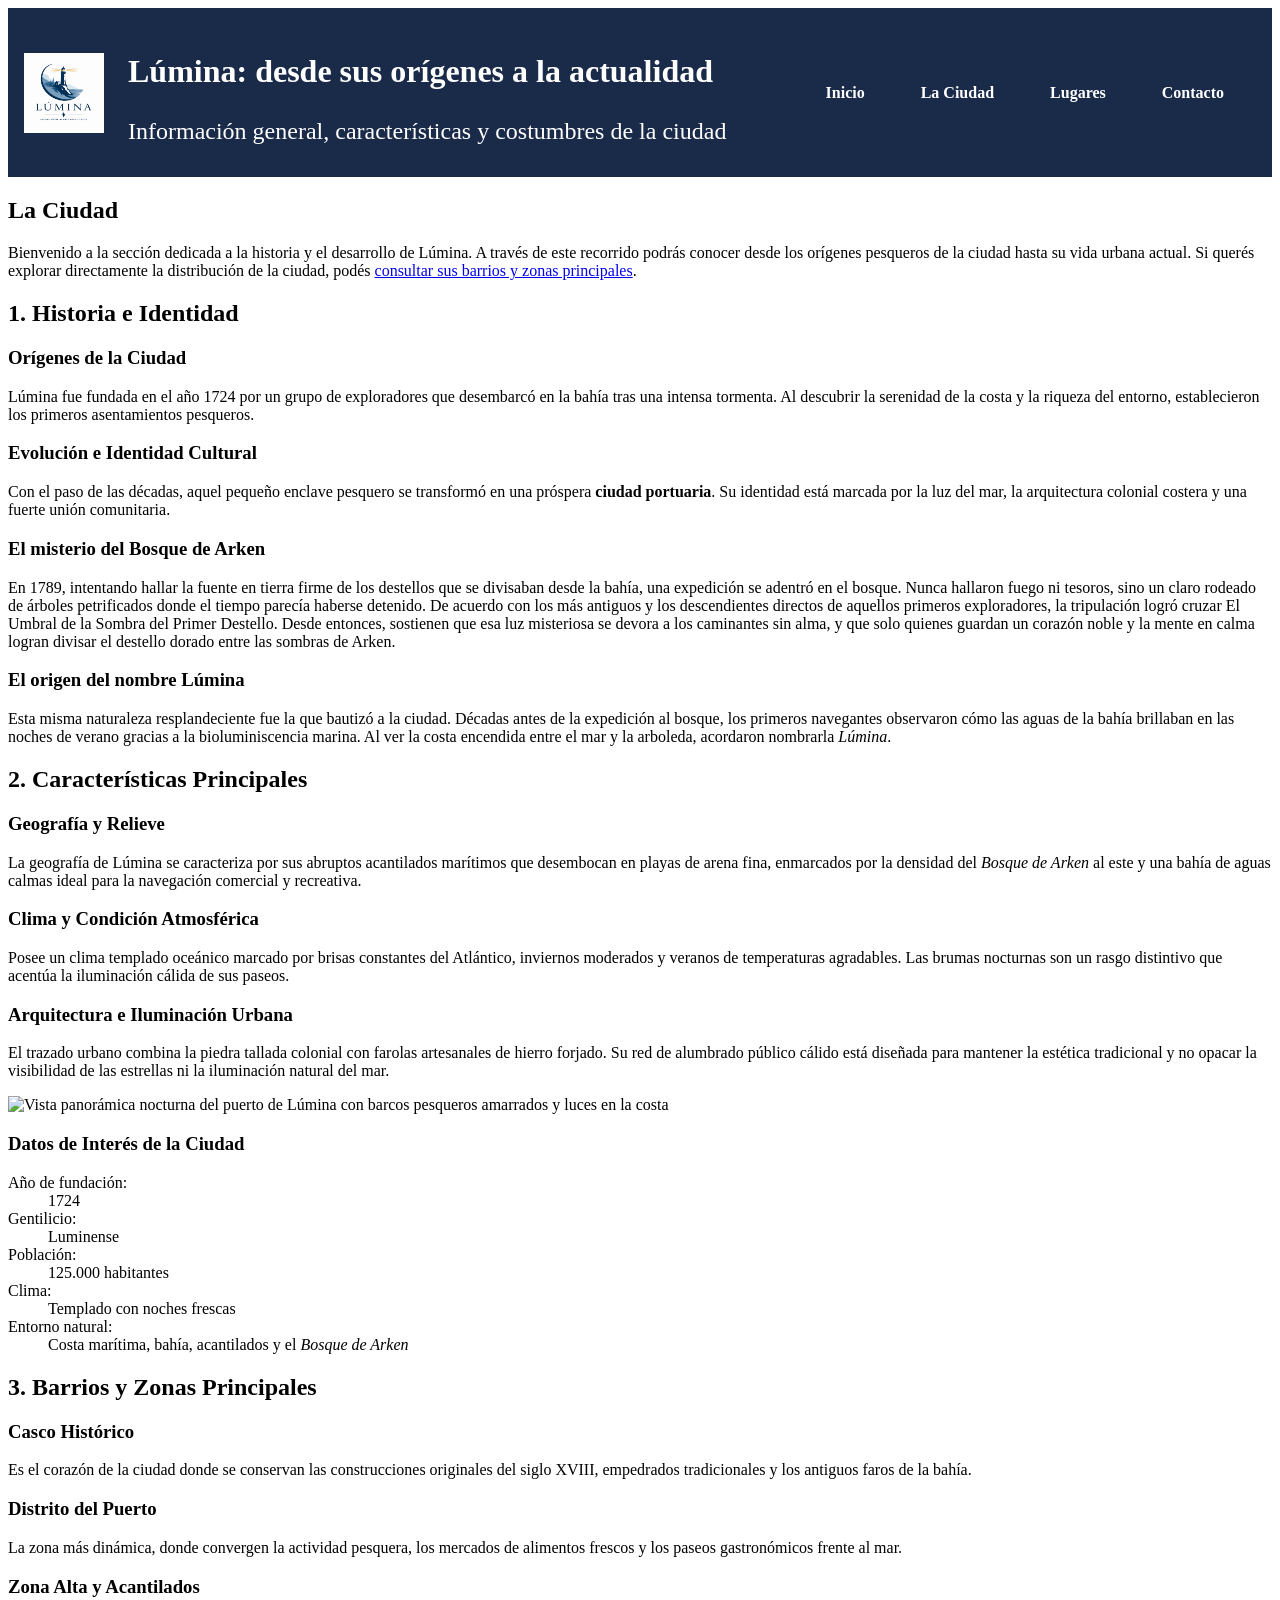
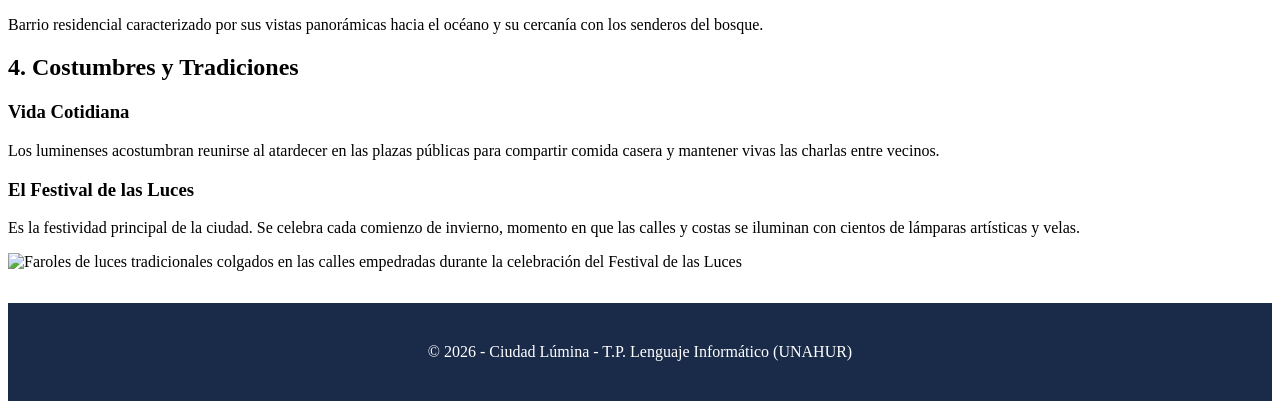
==== ciudad.html @ b9321dca "style: agrego variables y estilos al header y footer" ====
<!DOCTYPE html>
<html lang="es">
<head>
    <meta charset="UTF-8">
    <meta name="viewport" content="width=device-width, initial-scale=1.0">
    <link rel="stylesheet" href="css/estilos.css">
    <title>Lúmina: desde sus orígenes a la actualidad</title>
</head>
<body>
    <header>
        <a href="index.html" id="logo">
            <img src="img/logo-provisorio.png" alt="Logo de la Oficina de Turismo de Lúmina">
        </a>
        <h1>Lúmina: desde sus orígenes a la actualidad</h1>
        <h2>Información general, características y costumbres de la ciudad</h2>
        <nav>
            <ul>
                <li><a href="index.html">Inicio</a></li>
                <li><a href="ciudad.html">La Ciudad</a></li>
                <li><a href="lugares.html">Lugares</a></li>
                <li><a href="contacto.html">Contacto</a></li>
            </ul>
        </nav>
    </header>
    <main>
        <section id="introduccion">
            <h2>La Ciudad</h2>
            <!-- Enlace interno a id #barrios -->
            <p>Bienvenido a la sección dedicada a la historia y el desarrollo de Lúmina. A través de este 
            recorrido podrás conocer desde los orígenes pesqueros de la ciudad hasta su vida urbana actual. 
            Si querés explorar directamente la distribución de la ciudad, podés <a href="#barrios">consultar 
            sus barrios y zonas principales</a>.</p>       
         </section>
        <!-- SECCIÓN 1: Historia e Identidad -->
        <section id="historia">
            <h2>1. Historia e Identidad</h2>
            <article>
                <h3>Orígenes de la Ciudad</h3>
                <p>Lúmina fue fundada en el año 1724 por un grupo de exploradores que desembarcó 
                en la bahía tras una intensa tormenta. Al descubrir la serenidad de la costa y 
                la riqueza del entorno, establecieron los primeros asentamientos pesqueros.</p>
            </article>
            <article>
                <h3>Evolución e Identidad Cultural</h3>
                <!-- Parrafo con uso de <strong> requerido -->
                <p>Con el paso de las décadas, aquel pequeño enclave pesquero se transformó en 
                una próspera <strong>ciudad portuaria</strong>. Su identidad está marcada por 
                la luz del mar, la arquitectura colonial costera y una fuerte unión comunitaria.</p>
            </article>
           <!-- ASIDE 1: Misterio Bosque de Arken) -->
            <aside>
                <h3>El misterio del Bosque de Arken</h3>
                <p>En 1789, intentando hallar la fuente en tierra firme de los destellos que se divisaban
                desde la bahía, una expedición se adentró en el bosque. Nunca hallaron fuego ni tesoros, 
                sino un claro rodeado de árboles petrificados donde el tiempo parecía haberse detenido. 
                De acuerdo con los más antiguos y los descendientes directos de aquellos primeros 
                exploradores, la tripulación logró cruzar El Umbral de la Sombra del Primer Destello. 
                Desde entonces, sostienen que esa luz misteriosa se devora a los caminantes sin alma, y 
                que solo quienes guardan un corazón noble y la mente en calma logran divisar el destello 
                dorado entre las sombras de Arken.</p>
            </aside>
            <!-- ASIDE 2: origen del nombre -->
            <aside>
                <h3>El origen del nombre Lúmina</h3>
                <p>Esta misma naturaleza resplandeciente fue la que bautizó a la ciudad. Décadas antes de
                    la expedición al bosque, los primeros navegantes observaron cómo las aguas de la 
                    bahía brillaban en las noches de verano gracias a la bioluminiscencia marina. Al ver
                    la costa encendida entre el mar y la arboleda, acordaron nombrarla 
                    <em>Lúmina</em>.</p>
            </aside>
        </section>
        <!-- SECCIÓN 2: Características Principales -->
        <section id="caracteristicas">
            <h2>2. Características Principales</h2>
            <article>
                <h3>Geografía y Relieve</h3>
                <!-- Párrafo con uso de <em> requerido -->
                <p>La geografía de Lúmina se caracteriza por sus abruptos acantilados marítimos que 
                desembocan en playas de arena fina, enmarcados por la densidad del <em>Bosque de 
                Arken</em> al este y una bahía de aguas calmas ideal para la navegación comercial
                y recreativa.</p>
            </article>
            <article>
                <h3>Clima y Condición Atmosférica</h3>
                <p>Posee un clima templado oceánico marcado por brisas constantes del Atlántico, 
                inviernos moderados y veranos de temperaturas agradables. Las brumas nocturnas son un
                rasgo distintivo que acentúa la iluminación cálida de sus paseos.</p>
            </article>
            <article>
                <h3>Arquitectura e Iluminación Urbana</h3>
                <p>El trazado urbano combina la piedra tallada colonial con farolas artesanales de hierro
                forjado. Su red de alumbrado público cálido está diseñada para mantener la estética
                tradicional y no opacar la visibilidad de las estrellas ni la iluminación natural del 
                mar.</p>
            </article>
            <!-- Imagen 1 con alt -->
             <img src="https://picsum.photos/600/300" alt="Vista panorámica nocturna del puerto de Lúmina con barcos pesqueros amarrados y luces en la costa">
            <!-- Lista de definición requerida <dl> -->
            <article id="datos-de-interes">
                <h3>Datos de Interés de la Ciudad</h3>
                <dl>
                    <dt>Año de fundación:</dt>
                    <dd>1724</dd>
                    
                    <dt>Gentilicio:</dt>
                    <dd>Luminense</dd>

                    <dt>Población:</dt>
                    <dd>125.000 habitantes</dd>

                    <dt>Clima:</dt>
                    <dd>Templado con noches frescas</dd>

                    <dt>Entorno natural:</dt>   
                    <dd>Costa marítima, bahía, acantilados y el <em>Bosque de Arken</em></dd>
                </dl>
            </article>
        </section>
        <!-- SECCIÓN 3: Barrios o Zonas-->
        <section id="barrios">
            <h2>3. Barrios y Zonas Principales</h2>
            <article>
                <h3>Casco Histórico</h3>
                <p>Es el corazón de la ciudad donde se conservan las construcciones originales del siglo 
                XVIII, empedrados tradicionales y los antiguos faros de la bahía.</p>
            </article>
            <article>
                <h3>Distrito del Puerto</h3>
                <p>La zona más dinámica, donde convergen la actividad pesquera, los mercados de alimentos
                frescos y los paseos gastronómicos frente al mar.</p>
            </article>
            <article>
                <h3>Zona Alta y Acantilados</h3>
                <p>Barrio residencial caracterizado por sus vistas panorámicas hacia el océano y su 
                cercanía con los senderos del bosque.</p>
            </article>
        </section>
        <!-- SECCIÓN 4: Costumbres -->
        <section id="costumbres">
            <h2>4. Costumbres y Tradiciones</h2>
            <article>
                <h3>Vida Cotidiana</h3>
                <p>Los luminenses acostumbran reunirse al atardecer en las plazas públicas para compartir
                comida casera y mantener vivas las charlas entre vecinos.</p>
            </article>
            <article>
                <h3>El Festival de las Luces</h3>
                <p>Es la festividad principal de la ciudad. Se celebra cada comienzo de invierno, momento
                en que las calles y costas se iluminan con cientos de lámparas artísticas y velas.</p>
            </article>
            <!-- Imagen 2 con alt -->
            <img src="https://picsum.photos/600/301" alt="Faroles de luces tradicionales colgados en las calles empedradas durante la celebración del Festival de las Luces">
        </section>
    </main>
    <footer>
        <p>&copy; 2026 - Ciudad Lúmina - T.P. Lenguaje Informático (UNAHUR)</p>
    </footer>
</body>
</html>
---- css/estilos.css ----
/*Las variables si quieren modifiquen los colores, yo deje las del ejemplo del profe porque queda con la historia de Lumina*/
/*Variables*/
:root {
 --color-primario: #028090;
 --color-secundario: #1A2B4A;
 --color-acento: #E8611A;
 --color-fondo: #F7F9FA;
 --color-texto: #1A1A1A;
}

/*Header*/
 header{
    background-color: var(--color-secundario);
    padding: 1.5rem 1rem;
    display: grid;
    grid-template-columns: auto 1fr auto;
    grid-template-rows: auto auto auto;
    align-items: center;
 }
 header h1{
    grid-column: 2;
    color: #ffffff;
    margin-bottom: 0.5rem;
 }
 header h2, header p{
    grid-column: 2;
    color: #ffffff;
    font-weight: normal;
    margin-bottom: 0.5rem;
 }

 /*Logo*/
 #logo{
    grid-column: 1;
    grid-row: 1/-1;
    margin-right: 1.5rem;
 }
 header img{
    display: block;
    height: 80px;
    width: auto;
 }

 /*Navegacion*/
header nav{
    grid-column: 3;
    grid-row: 1/-1;
    background-color: var(--color-secundario);
    padding: 0.75rem 1rem;
    border-radius: 6px;
}
header nav ul{
    list-style: none;
    display: flex;
    justify-content: center;
    gap: 1.5rem;
}
header nav a{
    color: #ffffff;
    text-decoration: none;
    font-weight: bold;
    padding: 0.5rem 1rem;
    border-radius: 4px;
}
header nav a:hover{
    background-color: var(--color-acento);
    color: var(--color-texto);
}

/*Footer*/
footer{
    background-color: var(--color-secundario);
    color: #ffffff;
    padding: 1.5rem 1rem;
    margin-top: 2rem;
    text-align: center;
}
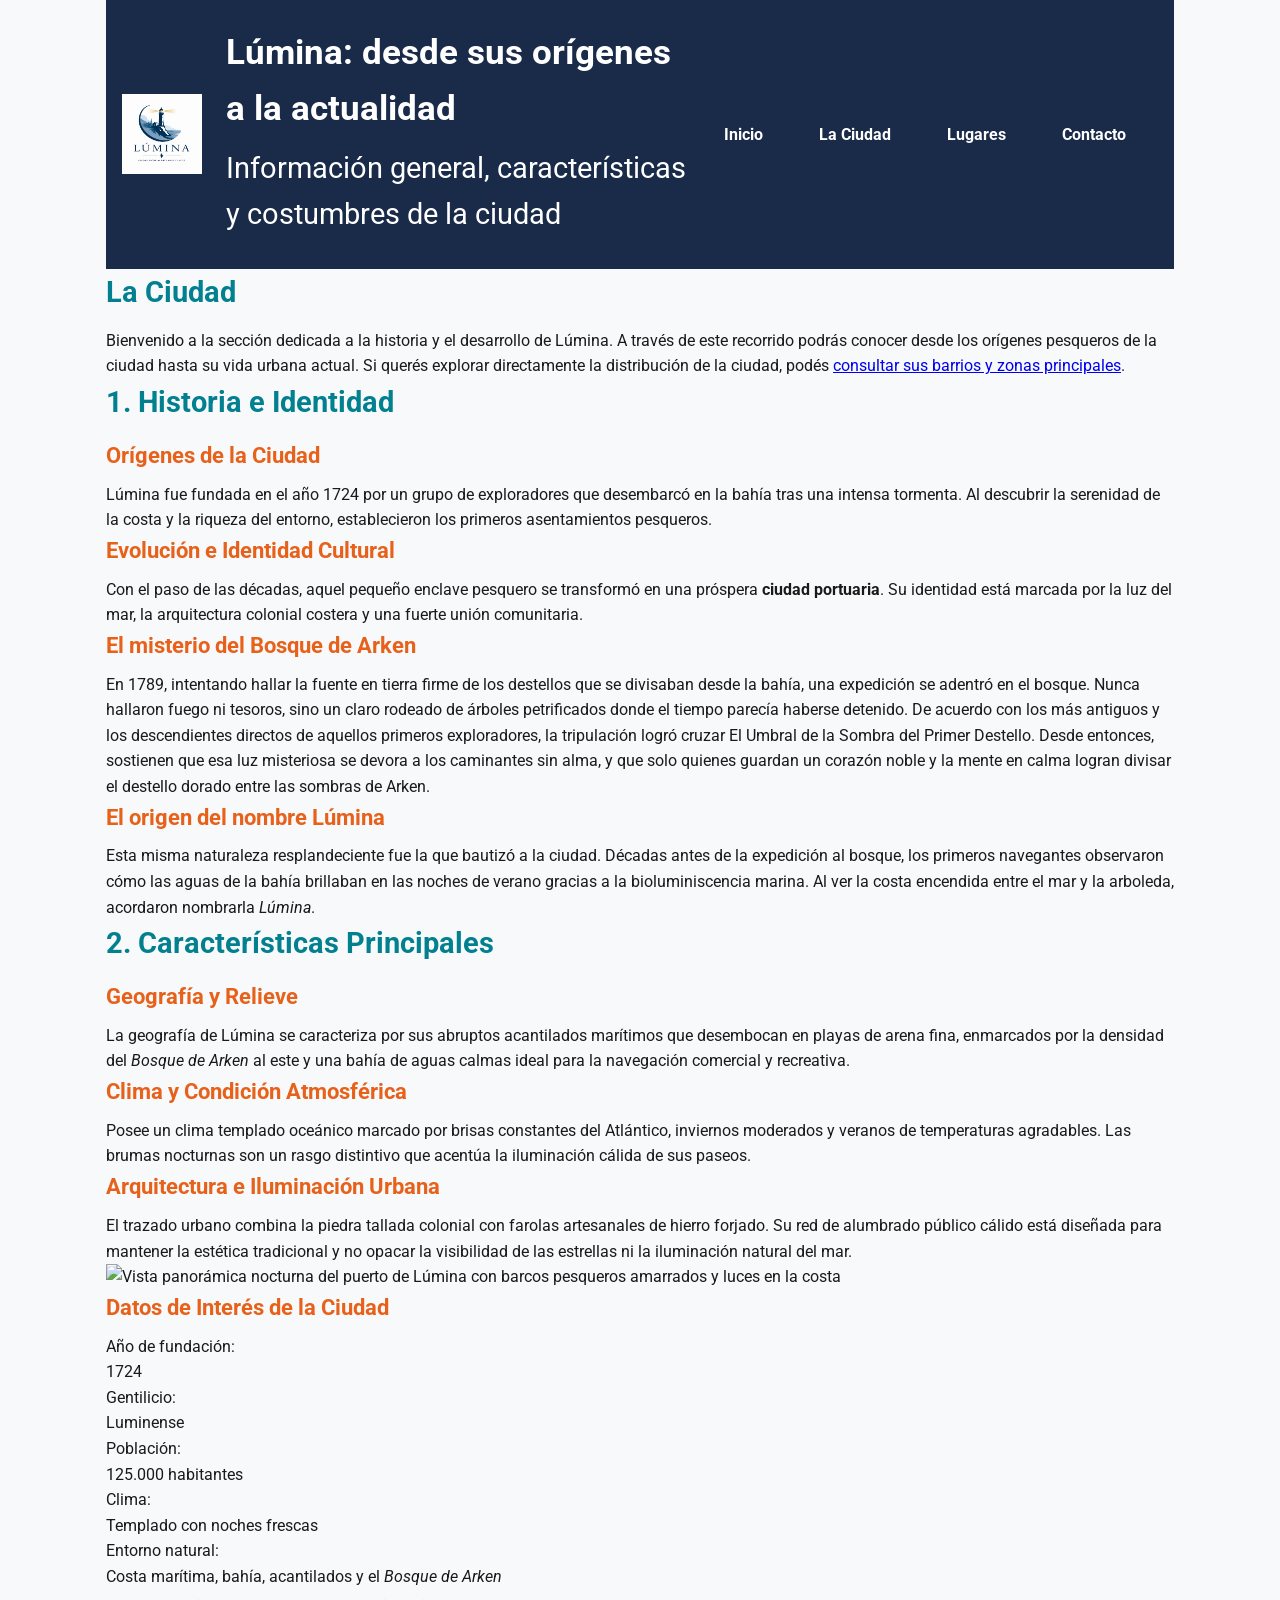
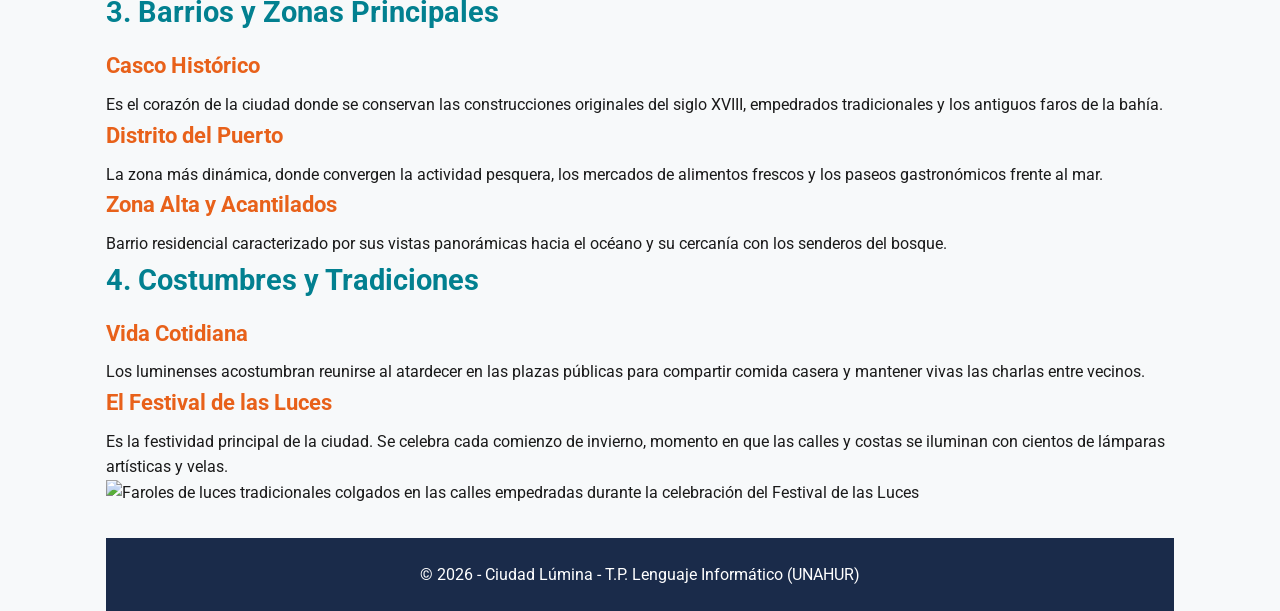
==== commit d07b325d: "style: agrego Google Fonts y unifico hoja de estilos" ====
--- a/ciudad.html
+++ b/ciudad.html
@@ -3,6 +3,9 @@
 <head>
     <meta charset="UTF-8">
     <meta name="viewport" content="width=device-width, initial-scale=1.0">
+    <link rel="preconnect" href="https://fonts.googleapis.com">
+    <link rel="preconnect" href="https://fonts.gstatic.com" crossorigin>
+    <link href="https://fonts.googleapis.com/css2?family=Roboto:wght@400;700&display=swap" rel="stylesheet">
     <link rel="stylesheet" href="css/estilos.css">
     <title>Lúmina: desde sus orígenes a la actualidad</title>
 </head>
--- a/css/estilos.css
+++ b/css/estilos.css
@@ -1,12 +1,60 @@
-/*Las variables si quieren modifiquen los colores, yo deje las del ejemplo del profe porque queda con la historia de Lumina*/
-/*Variables*/
+/* 1. Importación de Google Fonts (SIEMPRE PRIMERA LÍNEA) */
+@import url('https://fonts.googleapis.com/css2?family=Roboto:wght@400;700&display=swap');
+
+/*VARIABLES GLOBALES (INTEGRANTE 1 Y 2) */
 :root {
- --color-primario: #028090;
- --color-secundario: #1A2B4A;
- --color-acento: #E8611A;
- --color-fondo: #F7F9FA;
- --color-texto: #1A1A1A;
+  /* Variables de la paleta de colores (Integrante 2) */
+  --color-primario: #028090;
+  --color-secundario: #1A2B4A;
+  --color-acento: #E8611A;
+  --color-fondo: #F7F9FA;
+  --color-texto: #1A1A1A;
+
+  /* Variable de fuente principal (Integrante 1) */
+  --fuente-principal: 'Roboto', sans-serif;
 }
+
+/*INTEGRANTE 1: Reset, Tipografía y Body Global*/
+
+/* Reset Universal */
+* {
+  box-sizing: border-box;
+  margin: 0;
+  padding: 0;
+}
+
+/* Estilos globales del Body */
+body {
+  font-family: var(--fuente-principal);
+  font-size: 16px;
+  line-height: 1.6;
+  background-color: var(--color-fondo);
+  color: var(--color-texto);
+  max-width: 1100px;
+  margin: 0 auto;
+  padding: 0 1rem;
+}
+
+/* Estilos diferenciados para Encabezados (h1, h2, h3) */
+h1 {
+  font-size: 2.2rem;
+  color: var(--color-secundario);
+  margin-bottom: 1rem;
+}
+
+h2 {
+  font-size: 1.8rem;
+  color: var(--color-primario);
+  margin-bottom: 0.8rem;
+}
+
+h3 {
+  font-size: 1.4rem;
+  color: var(--color-acento);
+  margin-bottom: 0.5rem;
+}
+
+/*INTEGRANTE 2: Header, Navegación y Footer*/
 
 /*Header*/
  header{
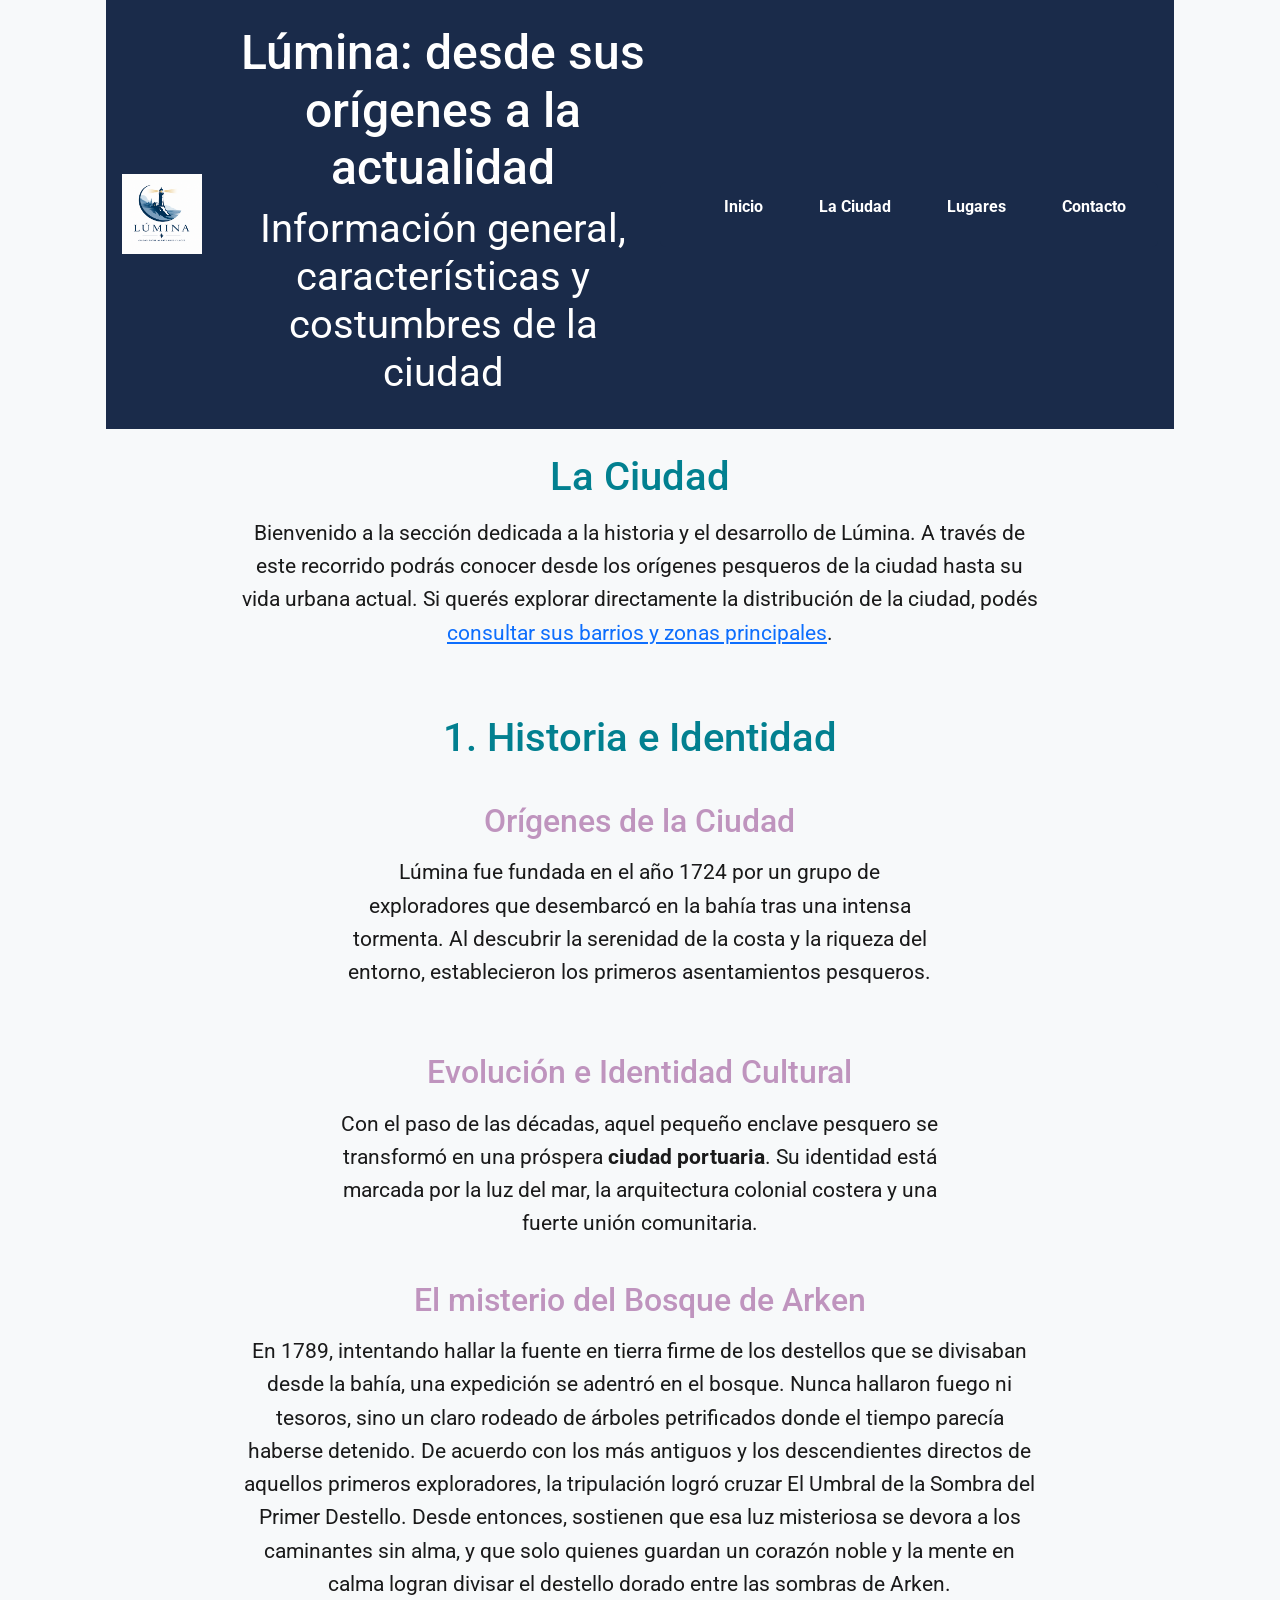
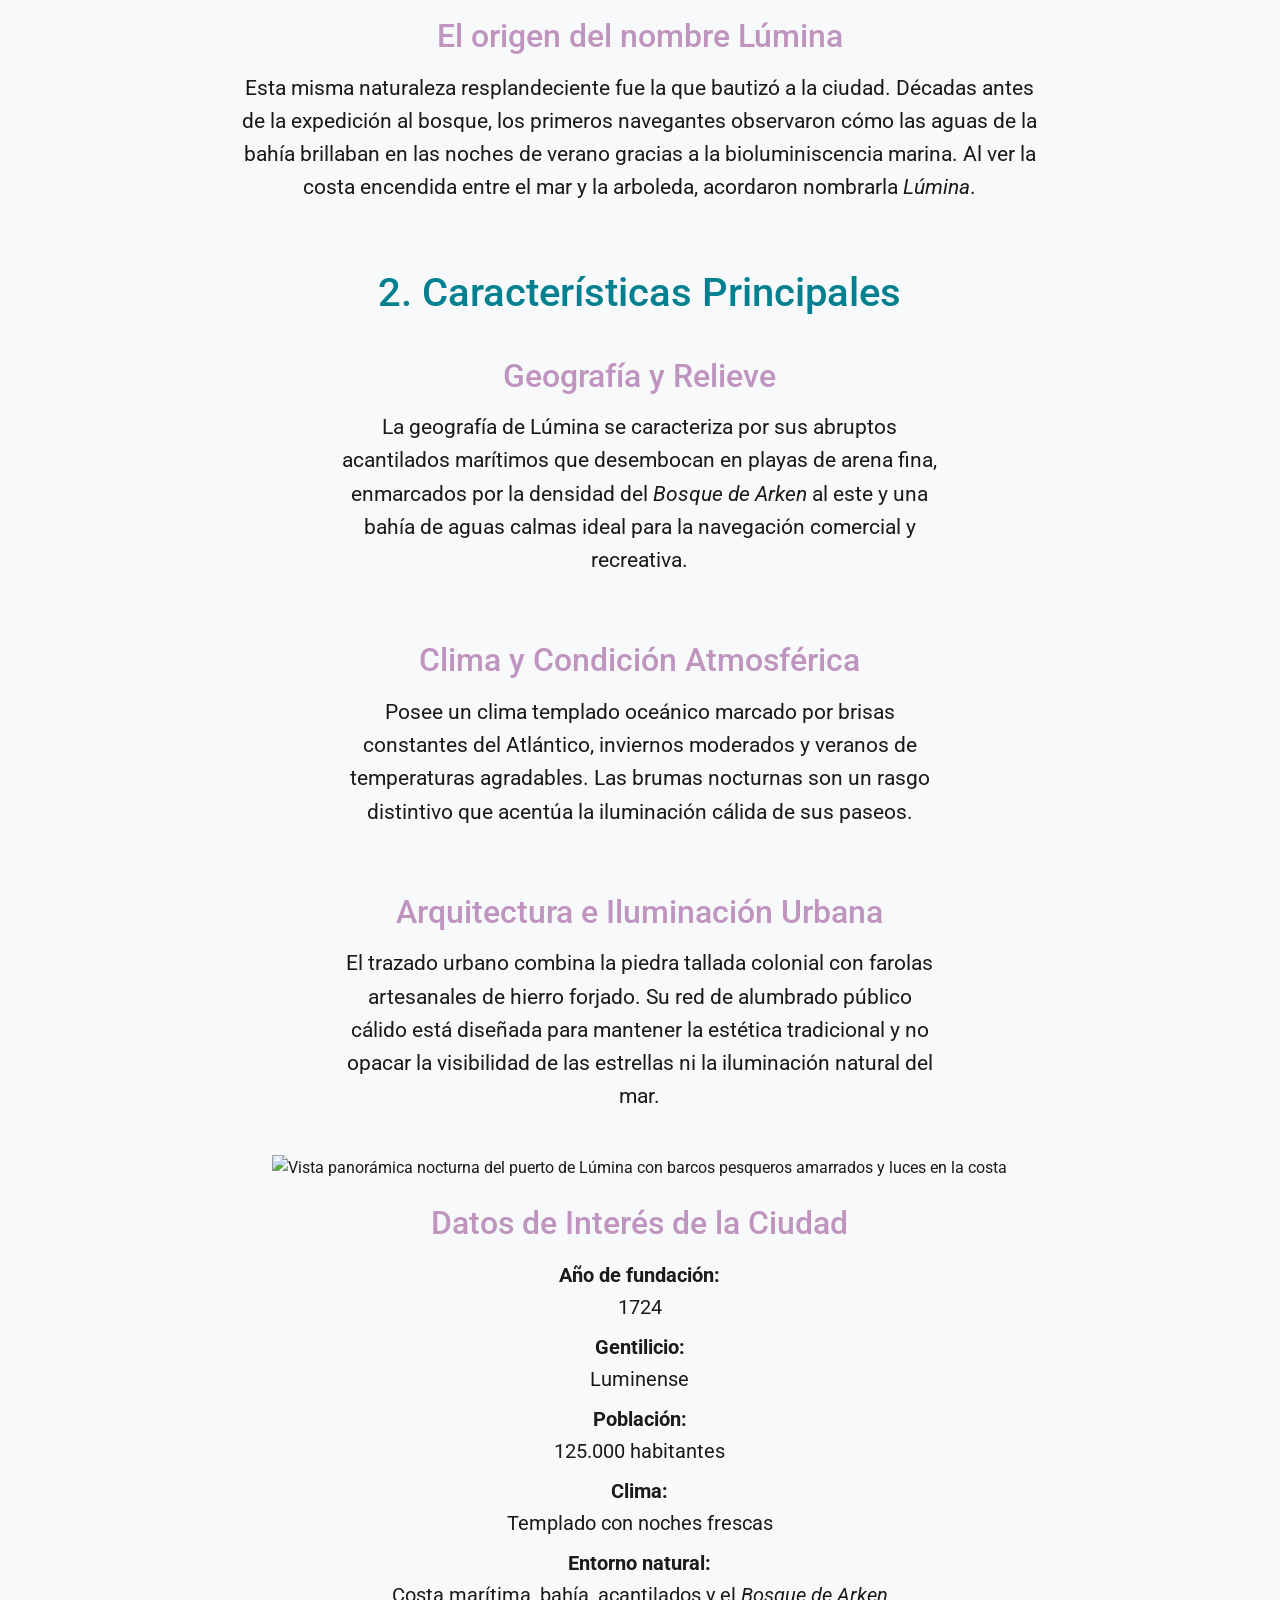
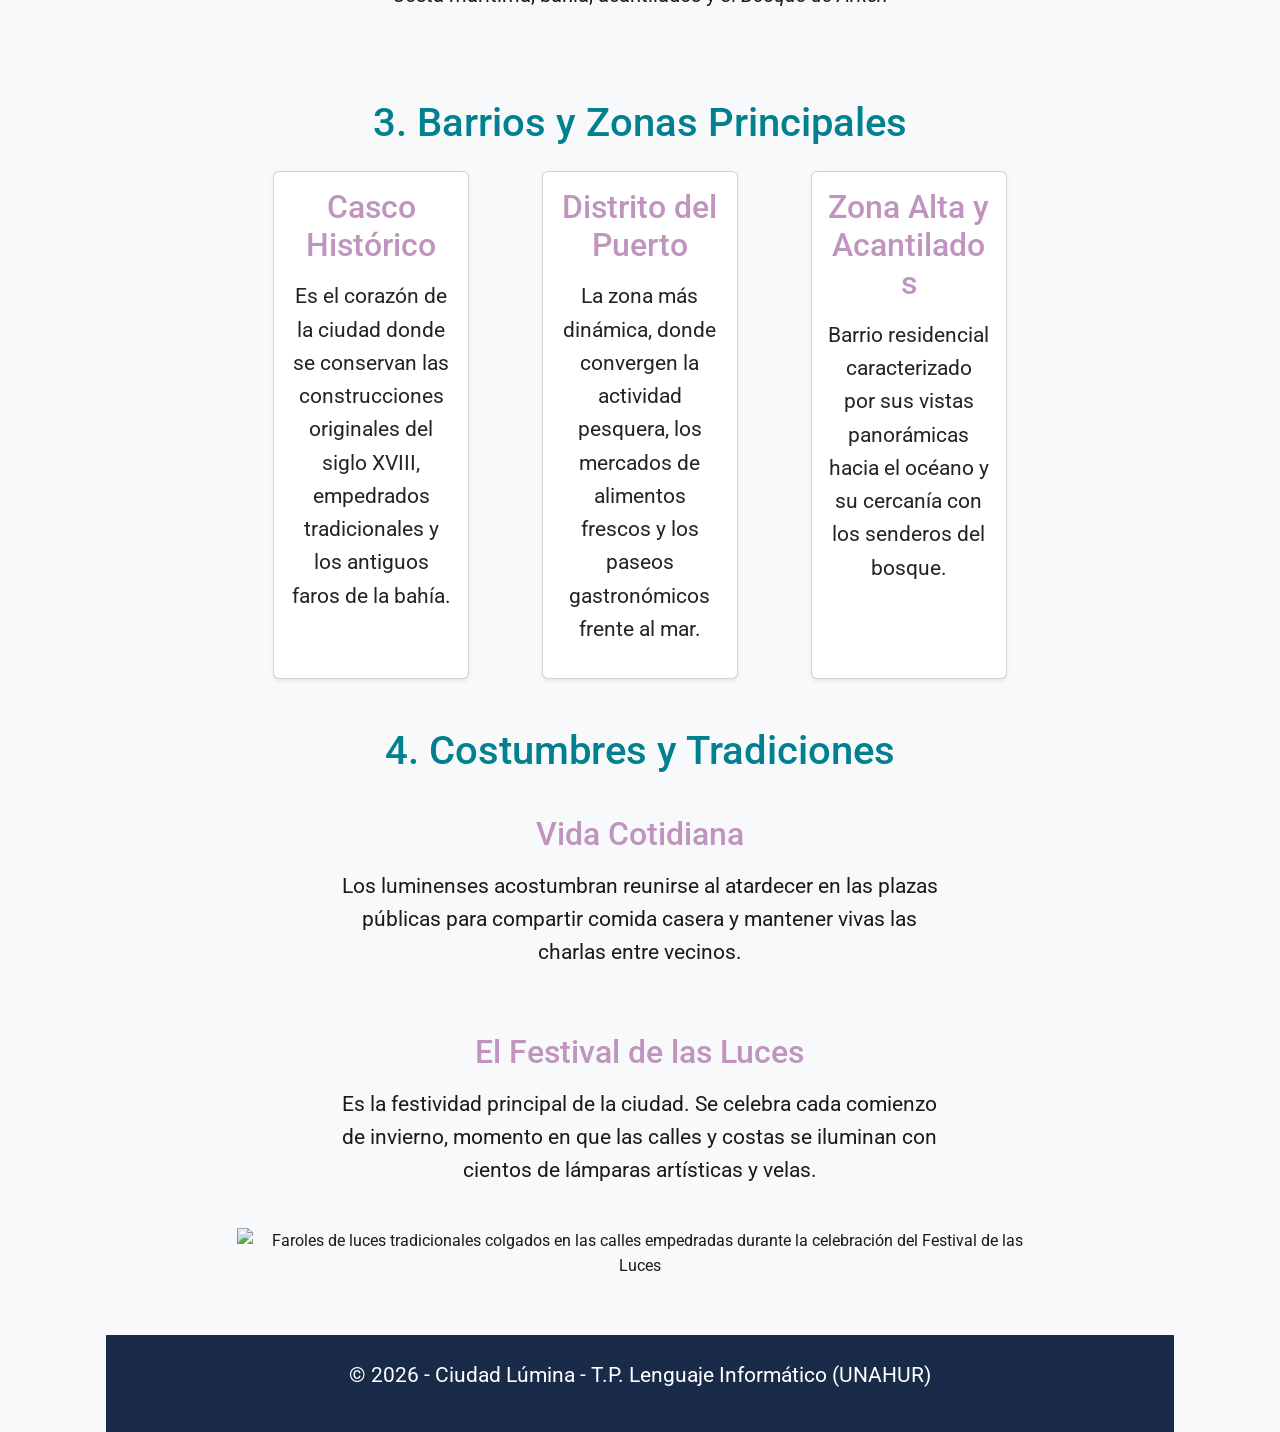
==== commit 52e8f752: "Se implementa la grilla Bootstrap en la sección Barrios" ====
--- a/ciudad.html
+++ b/ciudad.html
@@ -6,6 +6,8 @@
     <link rel="preconnect" href="https://fonts.googleapis.com">
     <link rel="preconnect" href="https://fonts.gstatic.com" crossorigin>
     <link href="https://fonts.googleapis.com/css2?family=Roboto:wght@400;700&display=swap" rel="stylesheet">
+    <!-- Bootstrap CSS -->
+    <link href="https://cdn.jsdelivr.net/npm/bootstrap@5.3.3/dist/css/bootstrap.min.css" rel="stylesheet">
     <link rel="stylesheet" href="css/estilos.css">
     <title>Lúmina: desde sus orígenes a la actualidad</title>
 </head>
@@ -120,23 +122,37 @@
             </article>
         </section>
         <!-- SECCIÓN 3: Barrios o Zonas-->
-        <section id="barrios">
-            <h2>3. Barrios y Zonas Principales</h2>
-            <article>
-                <h3>Casco Histórico</h3>
-                <p>Es el corazón de la ciudad donde se conservan las construcciones originales del siglo 
-                XVIII, empedrados tradicionales y los antiguos faros de la bahía.</p>
-            </article>
-            <article>
-                <h3>Distrito del Puerto</h3>
-                <p>La zona más dinámica, donde convergen la actividad pesquera, los mercados de alimentos
-                frescos y los paseos gastronómicos frente al mar.</p>
-            </article>
-            <article>
-                <h3>Zona Alta y Acantilados</h3>
-                <p>Barrio residencial caracterizado por sus vistas panorámicas hacia el océano y su 
-                cercanía con los senderos del bosque.</p>
-            </article>
+        <!-- Uso de grilla--> 
+        <section id="barrios" class="py-4">
+            <div class="container">
+                <h2 class="text-center mb-4">3. Barrios y Zonas Principales</h2>
+                <div class="row g-4">
+                    <!-- Columna 1-->
+                    <div class="col-12 col-md-4">
+                        <article class="card h-100 p-3 shadow-sm">
+                        <h3>Casco Histórico</h3>
+                        <p>Es el corazón de la ciudad donde se conservan las construcciones originales del siglo 
+                         XVIII, empedrados tradicionales y los antiguos faros de la bahía.</p>
+                        </article>
+                    </div>
+                    <!-- Columna 2-->
+                    <div class="col-12 col-md-4">
+                        <article class="card h-100 p-3 shadow-sm">
+                        <h3>Distrito del Puerto</h3>
+                        <p>La zona más dinámica, donde convergen la actividad pesquera, los mercados de alimentos
+                        frescos y los paseos gastronómicos frente al mar.</p>
+                        </article>
+                    </div>
+                    <!-- Columna 3-->
+                    <div class="col-12 col-md-4">
+                        <article class="card h-100 p-3 shadow-sm">
+                        <h3>Zona Alta y Acantilados</h3>
+                        <p>Barrio residencial caracterizado por sus vistas panorámicas hacia el océano y su 
+                        cercanía con los senderos del bosque.</p>
+                        </article>
+                    </div>
+                </div>
+            </div>
         </section>
         <!-- SECCIÓN 4: Costumbres -->
         <section id="costumbres">
@@ -158,9 +174,7 @@
     <footer>
         <p>&copy; 2026 - Ciudad Lúmina - T.P. Lenguaje Informático (UNAHUR)</p>
     </footer>
+    <!-- Bootstrap JS  -->    
+    <script src="https://cdn.jsdelivr.net/npm/bootstrap@5.3.3/dist/js/bootstrap.bundle.min.js"></script>
 </body>
-</html>
-
-
-
-    
+</html>
--- a/css/estilos.css
+++ b/css/estilos.css
@@ -1,19 +1,17 @@
-/* 1. Importación de Google Fonts (SIEMPRE PRIMERA LÍNEA) */
-@import url('https://fonts.googleapis.com/css2?family=Roboto:wght@400;700&display=swap');
+@import url('https://fonts.googleapis.com/css2?family=Roboto:wght@400;700&display=swap');   
 
-/*VARIABLES GLOBALES (INTEGRANTE 1 Y 2) */
+/*VARIABLES GLOBALES*/
 :root {
-  /* Variables de la paleta de colores (Integrante 2) */
-  --color-primario: #028090;
-  --color-secundario: #1A2B4A;
-  --color-acento: #E8611A;
-  --color-fondo: #F7F9FA;
-  --color-texto: #1A1A1A;
+--color-primario: #028090;
+--color-secundario: #1A2B4A;
+--color-acento: #bf94be;
+--color-fondo: #F7F9FA;
+--color-texto: #1A1A1A;
 
-  /* Variable de fuente principal (Integrante 1) */
-  --fuente-principal: 'Roboto', sans-serif;
+/* Variable de fuente principal */
+--fuente-principal: 'Roboto', sans-serif;
 }
-
+  
 /*INTEGRANTE 1: Reset, Tipografía y Body Global*/
 
 /* Reset Universal */
@@ -57,39 +55,38 @@
 /*INTEGRANTE 2: Header, Navegación y Footer*/
 
 /*Header*/
- header{
+header{
     background-color: var(--color-secundario);
     padding: 1.5rem 1rem;
     display: grid;
     grid-template-columns: auto 1fr auto;
     grid-template-rows: auto auto auto;
     align-items: center;
- }
- header h1{
+}
+header h1{
     grid-column: 2;
     color: #ffffff;
     margin-bottom: 0.5rem;
- }
- header h2, header p{
+}
+header h2, header p{
     grid-column: 2;
     color: #ffffff;
     font-weight: normal;
     margin-bottom: 0.5rem;
- }
+}
 
- /*Logo*/
- #logo{
+/*Logo*/
+#logo{
     grid-column: 1;
     grid-row: 1/-1;
-    margin-right: 1.5rem;
- }
- header img{
+    margin-right: 1.5rem; }
+header img{
     display: block;
     height: 80px;
     width: auto;
- }
+}
 
- /*Navegacion*/
+/*Navegacion*/
 header nav{
     grid-column: 3;
     grid-row: 1/-1;
@@ -122,4 +119,57 @@
     padding: 1.5rem 1rem;
     margin-top: 2rem;
     text-align: center;
-}+}
+
+h1 {
+    font-size: 3rem;
+    color: var(--color-secundario);
+    text-align:center;
+    margin-bottom:1rem;
+}
+
+h2 {
+    font-size: 2.5rem;
+    color: var(--color-primario);
+    text-align:center;
+    margin-bottom:1rem;
+}
+
+h3 {
+    font-size: 2rem;
+    color: var(--color-acento);
+    text-align:center;
+    margin-bottom:1rem;
+}
+
+section {
+    padding: 1.5rem;
+    width: 80%;
+    margin:0 auto;
+    text-align:center;
+}
+article
+{
+    padding: 1.5rem;
+    width: 80%;
+    margin: 0 auto;
+    text-align:center;
+}
+
+p {
+    margin-bottom: 1rem;
+    font-size:1.3rem;
+}
+#indice {
+    list-style:none;
+    font-size:1.25rem;
+}
+
+dl{
+    font-size: 1.25rem;
+}
+
+img{
+    width:50%;
+    height:auto;
+}
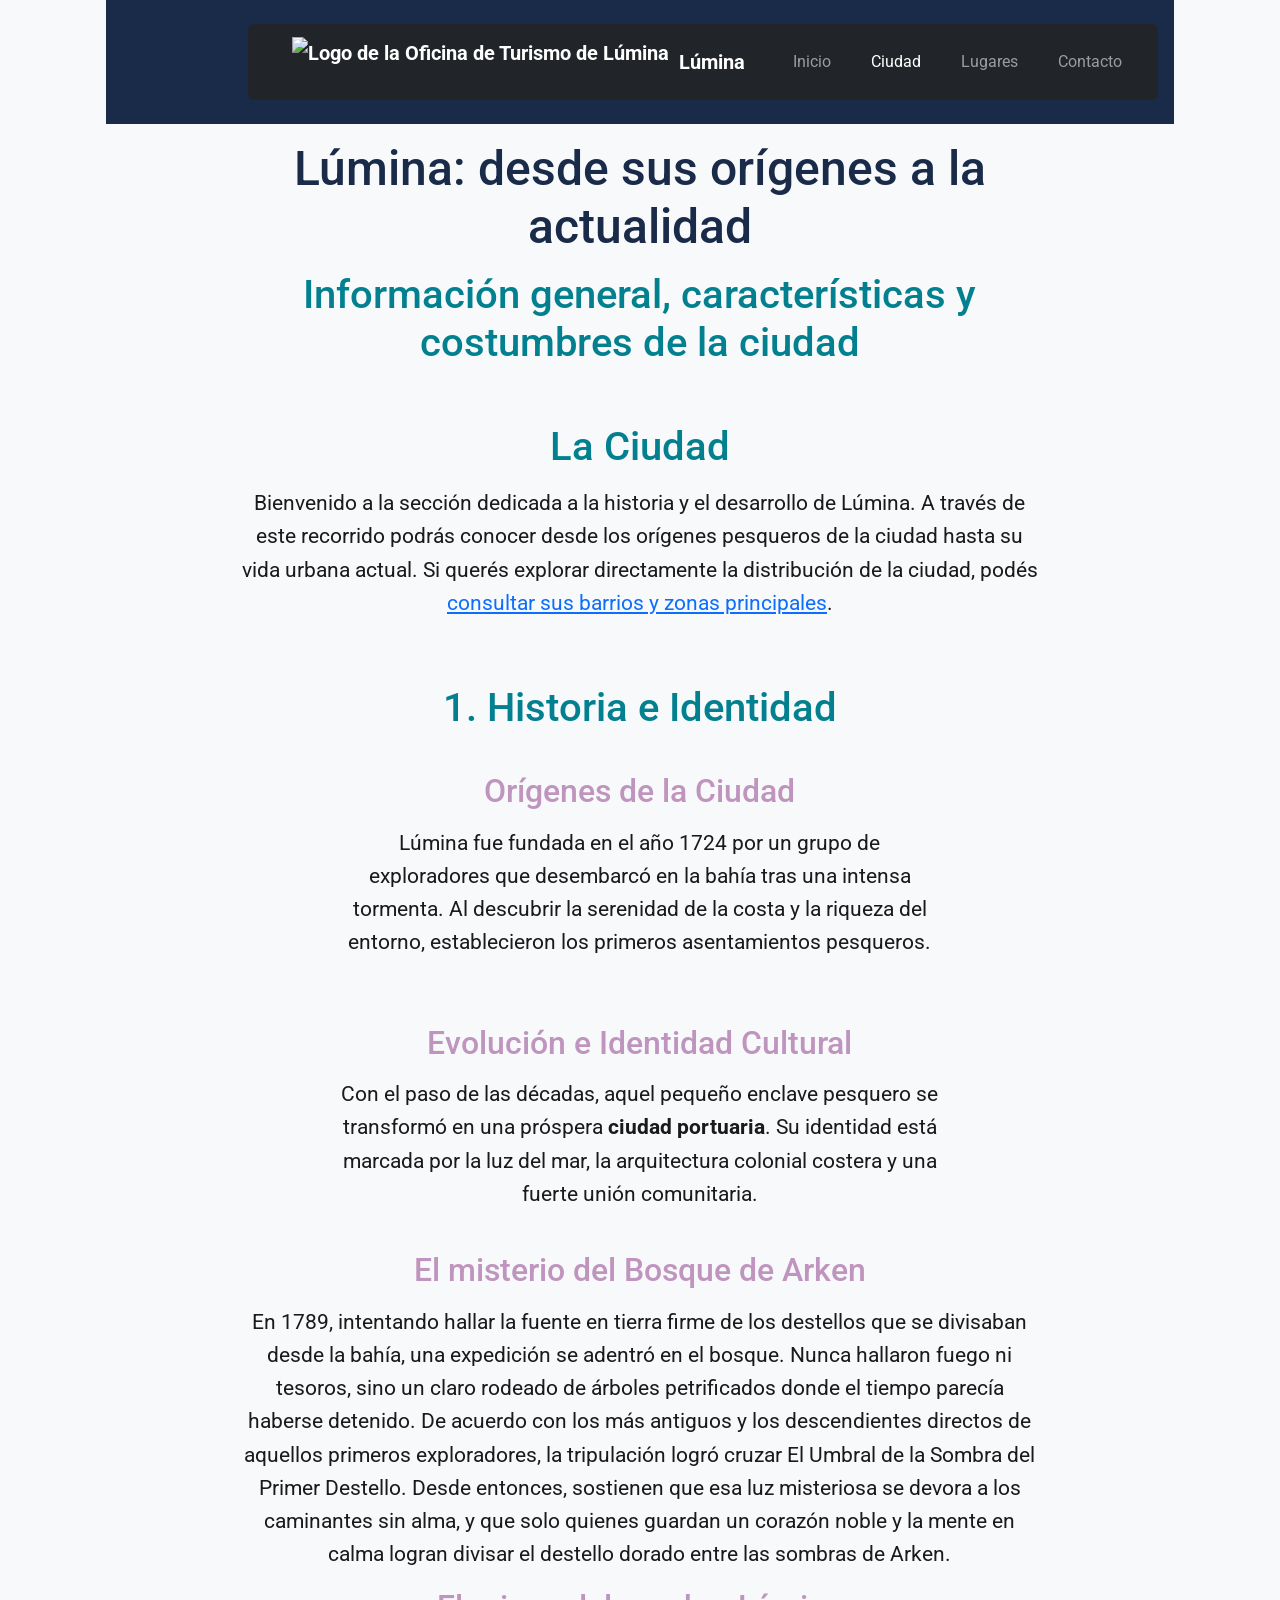
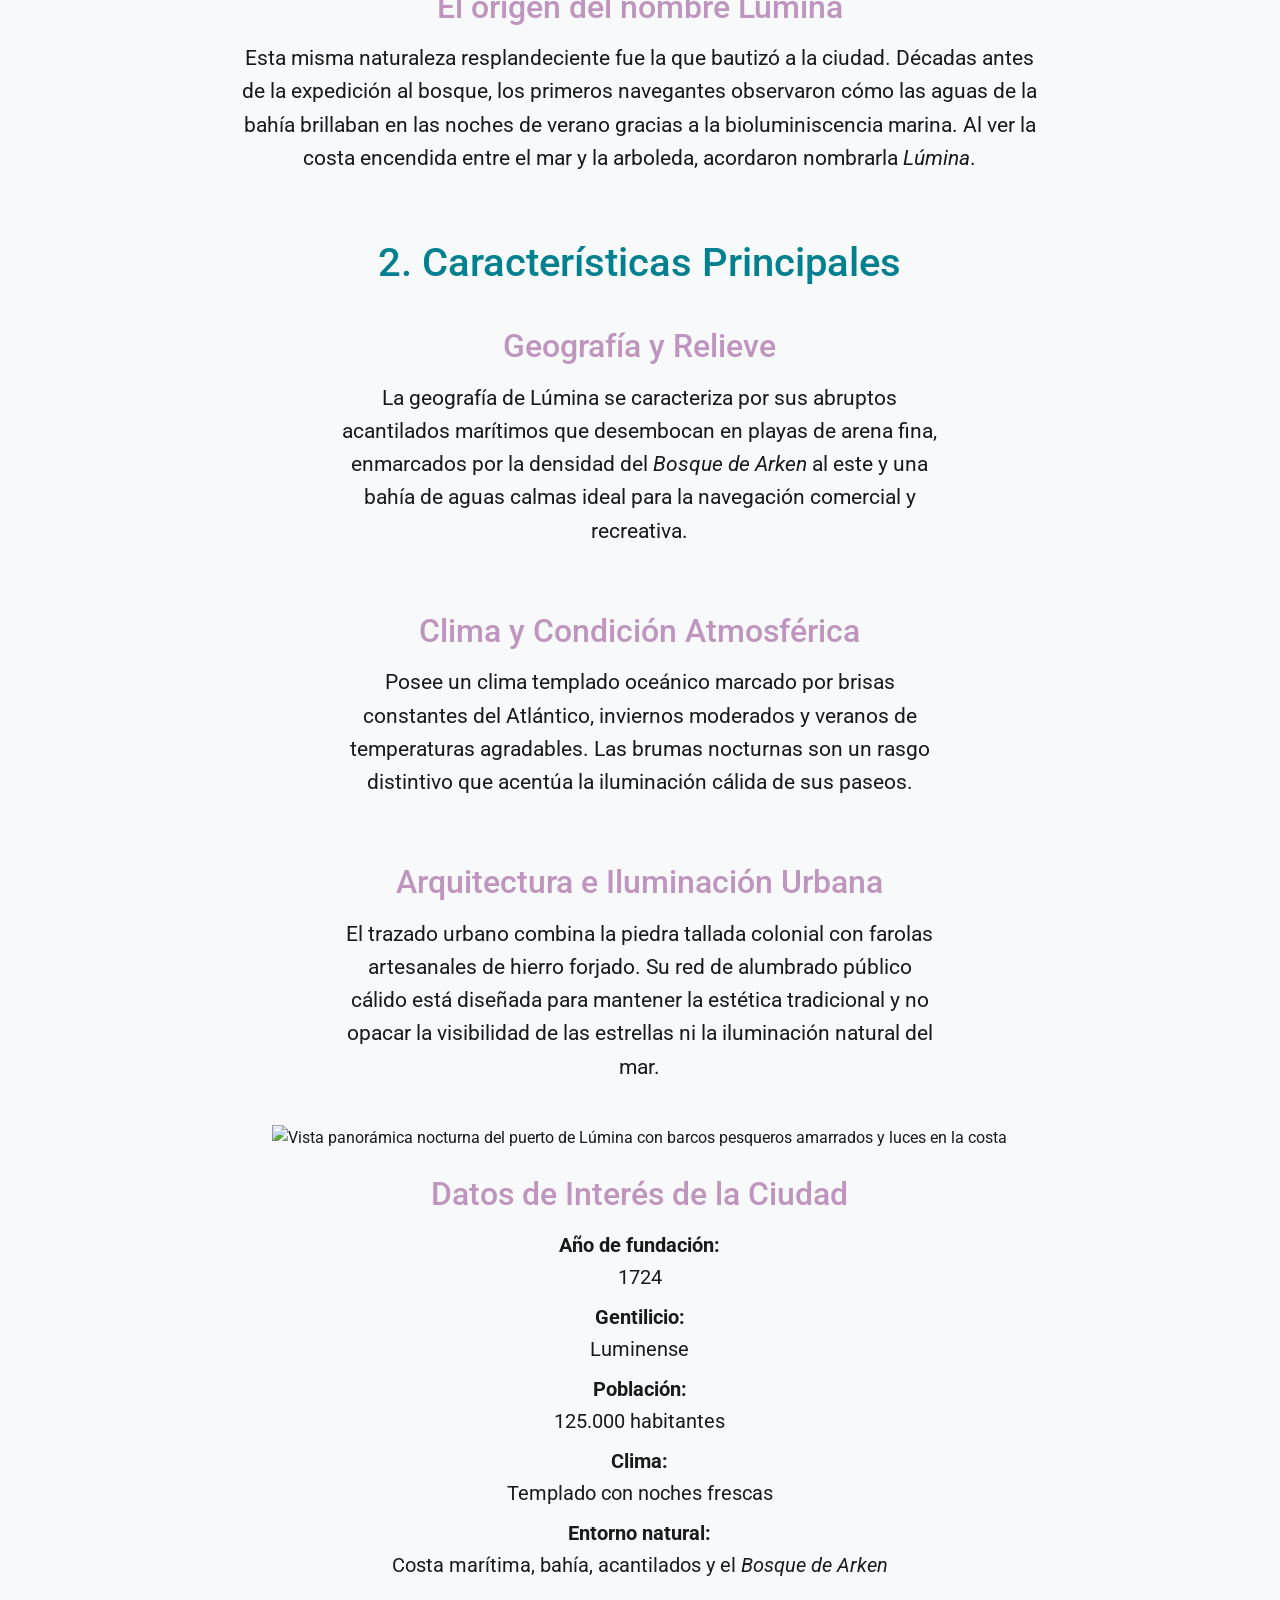
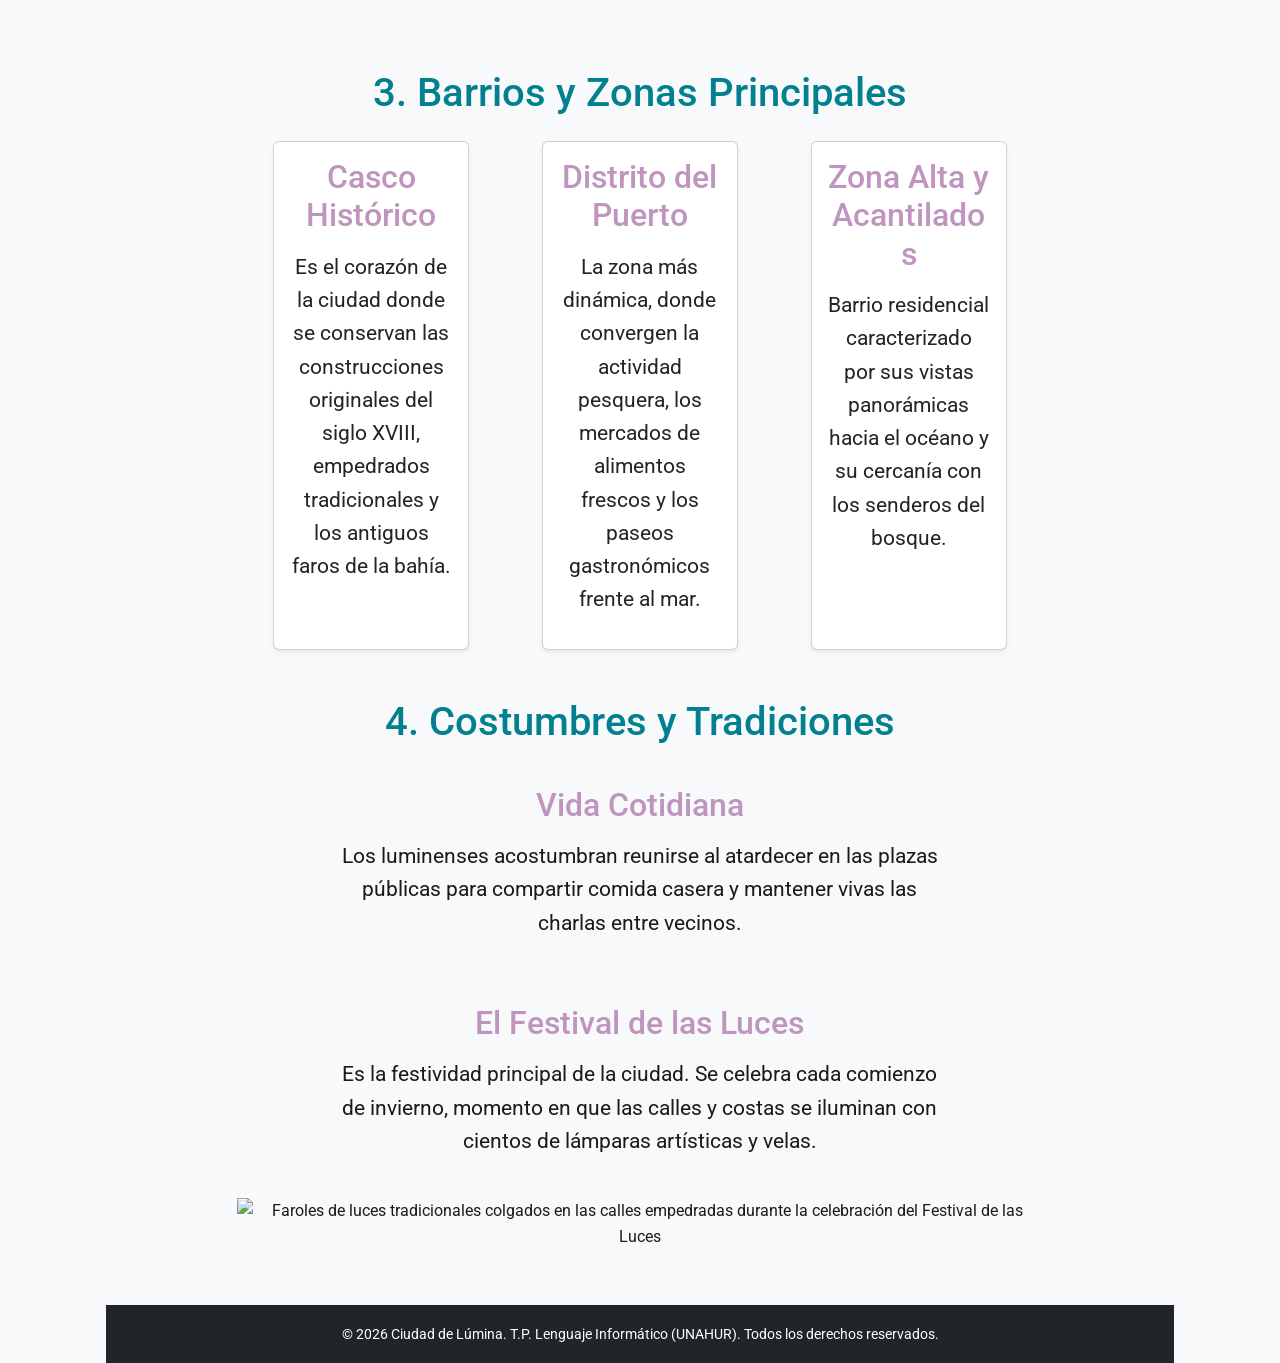
==== commit 1e73ba49: "integro Barra De Naveghación de bootstrap en todas las paginas" ====
--- a/ciudad.html
+++ b/ciudad.html
@@ -6,37 +6,45 @@
     <link rel="preconnect" href="https://fonts.googleapis.com">
     <link rel="preconnect" href="https://fonts.gstatic.com" crossorigin>
     <link href="https://fonts.googleapis.com/css2?family=Roboto:wght@400;700&display=swap" rel="stylesheet">
-    <!-- Bootstrap CSS -->
     <link href="https://cdn.jsdelivr.net/npm/bootstrap@5.3.3/dist/css/bootstrap.min.css" rel="stylesheet">
     <link rel="stylesheet" href="css/estilos.css">
     <title>Lúmina: desde sus orígenes a la actualidad</title>
 </head>
 <body>
     <header>
-        <a href="index.html" id="logo">
-            <img src="img/logo-provisorio.png" alt="Logo de la Oficina de Turismo de Lúmina">
-        </a>
-        <h1>Lúmina: desde sus orígenes a la actualidad</h1>
-        <h2>Información general, características y costumbres de la ciudad</h2>
-        <nav>
-            <ul>
-                <li><a href="index.html">Inicio</a></li>
-                <li><a href="ciudad.html">La Ciudad</a></li>
-                <li><a href="lugares.html">Lugares</a></li>
-                <li><a href="contacto.html">Contacto</a></li>
-            </ul>
+        <nav class="navbar navbar-expand-lg navbar-dark bg-dark w-100 px-3">
+            <div class="container-fluid">
+                <a class="navbar-brand d-flex align-items-center" href="index.html" id="logo">
+                    <img src="img/Emblema Náutico Vintage de Lúmina.png" alt="Logo de la Oficina de Turismo de Lúmina" style="height: 50px; width: auto; margin-right: 10px;">
+                    <span class="fw-bold">Lúmina</span>
+                </a>
+                <button class="navbar-toggler" type="button" data-bs-toggle="collapse" data-bs-target="#navbarNav" aria-controls="navbarNav" aria-expanded="false" aria-label="Toggle navigation">
+                    <span class="navbar-toggler-icon"></span>
+                </button>
+                <div class="collapse navbar-collapse justify-content-end" id="navbarNav">
+                    <ul class="navbar-nav">
+                        <li class="nav-item"><a class="nav-link" href="index.html">Inicio</a></li>
+                        <li class="nav-item"><a class="nav-link active" href="ciudad.html">Ciudad</a></li>
+                        <li class="nav-item"><a class="nav-link" href="lugares.html">Lugares</a></li>
+                        <li class="nav-item"><a class="nav-link" href="contacto.html">Contacto</a></li>
+                    </ul>
+                </div>
+            </div>
         </nav>
     </header>
     <main>
+        <section class="py-3 text-center">
+            <h1>Lúmina: desde sus orígenes a la actualidad</h1>
+            <h2>Información general, características y costumbres de la ciudad</h2>
+        </section>
+
         <section id="introduccion">
             <h2>La Ciudad</h2>
-            <!-- Enlace interno a id #barrios -->
             <p>Bienvenido a la sección dedicada a la historia y el desarrollo de Lúmina. A través de este 
             recorrido podrás conocer desde los orígenes pesqueros de la ciudad hasta su vida urbana actual. 
             Si querés explorar directamente la distribución de la ciudad, podés <a href="#barrios">consultar 
             sus barrios y zonas principales</a>.</p>       
          </section>
-        <!-- SECCIÓN 1: Historia e Identidad -->
         <section id="historia">
             <h2>1. Historia e Identidad</h2>
             <article>
@@ -47,12 +55,10 @@
             </article>
             <article>
                 <h3>Evolución e Identidad Cultural</h3>
-                <!-- Parrafo con uso de <strong> requerido -->
                 <p>Con el paso de las décadas, aquel pequeño enclave pesquero se transformó en 
                 una próspera <strong>ciudad portuaria</strong>. Su identidad está marcada por 
                 la luz del mar, la arquitectura colonial costera y una fuerte unión comunitaria.</p>
             </article>
-           <!-- ASIDE 1: Misterio Bosque de Arken) -->
             <aside>
                 <h3>El misterio del Bosque de Arken</h3>
                 <p>En 1789, intentando hallar la fuente en tierra firme de los destellos que se divisaban
@@ -64,7 +70,6 @@
                 que solo quienes guardan un corazón noble y la mente en calma logran divisar el destello 
                 dorado entre las sombras de Arken.</p>
             </aside>
-            <!-- ASIDE 2: origen del nombre -->
             <aside>
                 <h3>El origen del nombre Lúmina</h3>
                 <p>Esta misma naturaleza resplandeciente fue la que bautizó a la ciudad. Décadas antes de
@@ -74,12 +79,10 @@
                     <em>Lúmina</em>.</p>
             </aside>
         </section>
-        <!-- SECCIÓN 2: Características Principales -->
         <section id="caracteristicas">
             <h2>2. Características Principales</h2>
             <article>
                 <h3>Geografía y Relieve</h3>
-                <!-- Párrafo con uso de <em> requerido -->
                 <p>La geografía de Lúmina se caracteriza por sus abruptos acantilados marítimos que 
                 desembocan en playas de arena fina, enmarcados por la densidad del <em>Bosque de 
                 Arken</em> al este y una bahía de aguas calmas ideal para la navegación comercial
@@ -98,9 +101,7 @@
                 tradicional y no opacar la visibilidad de las estrellas ni la iluminación natural del 
                 mar.</p>
             </article>
-            <!-- Imagen 1 con alt -->
              <img src="https://picsum.photos/600/300" alt="Vista panorámica nocturna del puerto de Lúmina con barcos pesqueros amarrados y luces en la costa">
-            <!-- Lista de definición requerida <dl> -->
             <article id="datos-de-interes">
                 <h3>Datos de Interés de la Ciudad</h3>
                 <dl>
@@ -121,13 +122,10 @@
                 </dl>
             </article>
         </section>
-        <!-- SECCIÓN 3: Barrios o Zonas-->
-        <!-- Uso de grilla--> 
         <section id="barrios" class="py-4">
             <div class="container">
                 <h2 class="text-center mb-4">3. Barrios y Zonas Principales</h2>
                 <div class="row g-4">
-                    <!-- Columna 1-->
                     <div class="col-12 col-md-4">
                         <article class="card h-100 p-3 shadow-sm">
                         <h3>Casco Histórico</h3>
@@ -135,7 +133,6 @@
                          XVIII, empedrados tradicionales y los antiguos faros de la bahía.</p>
                         </article>
                     </div>
-                    <!-- Columna 2-->
                     <div class="col-12 col-md-4">
                         <article class="card h-100 p-3 shadow-sm">
                         <h3>Distrito del Puerto</h3>
@@ -143,7 +140,6 @@
                         frescos y los paseos gastronómicos frente al mar.</p>
                         </article>
                     </div>
-                    <!-- Columna 3-->
                     <div class="col-12 col-md-4">
                         <article class="card h-100 p-3 shadow-sm">
                         <h3>Zona Alta y Acantilados</h3>
@@ -154,7 +150,6 @@
                 </div>
             </div>
         </section>
-        <!-- SECCIÓN 4: Costumbres -->
         <section id="costumbres">
             <h2>4. Costumbres y Tradiciones</h2>
             <article>
@@ -167,14 +162,12 @@
                 <p>Es la festividad principal de la ciudad. Se celebra cada comienzo de invierno, momento
                 en que las calles y costas se iluminan con cientos de lámparas artísticas y velas.</p>
             </article>
-            <!-- Imagen 2 con alt -->
             <img src="https://picsum.photos/600/301" alt="Faroles de luces tradicionales colgados en las calles empedradas durante la celebración del Festival de las Luces">
         </section>
     </main>
-    <footer>
-        <p>&copy; 2026 - Ciudad Lúmina - T.P. Lenguaje Informático (UNAHUR)</p>
-    </footer>
-    <!-- Bootstrap JS  -->    
+    <footer class="bg-dark text-white text-center py-3">
+        <small>&copy; 2026 Ciudad de Lúmina. T.P. Lenguaje Informático (UNAHUR). Todos los derechos reservados.</small>
+    </footer>    
     <script src="https://cdn.jsdelivr.net/npm/bootstrap@5.3.3/dist/js/bootstrap.bundle.min.js"></script>
 </body>
 </html>
--- a/css/estilos.css
+++ b/css/estilos.css
@@ -173,3 +173,31 @@
     width:50%;
     height:auto;
 }
+
+/* creacion de una flexbox para los lugares- pt 3 */
+.lugares-flex 
+{
+    display: flex;
+    flex-wrap: wrap;
+    gap: 24px;
+    justify-content: center;
+    padding: 1.5rem 0;
+}
+/* modificación de los articulos para que respeten los 300px */
+.lugares-flex article 
+{
+    flex: 1 1 300px; 
+    background-color: var(--color-acento);
+    border: 1px solid #ddd;
+    border-radius: 8px;
+    overflow: hidden; 
+    text-align: center;
+    padding-bottom: 1.5rem;
+}
+/* corrección al tamaño de las imágenes */
+.lugares-flex img 
+{
+    width: 100%;
+    height: auto; 
+    margin-bottom: 1rem;
+}
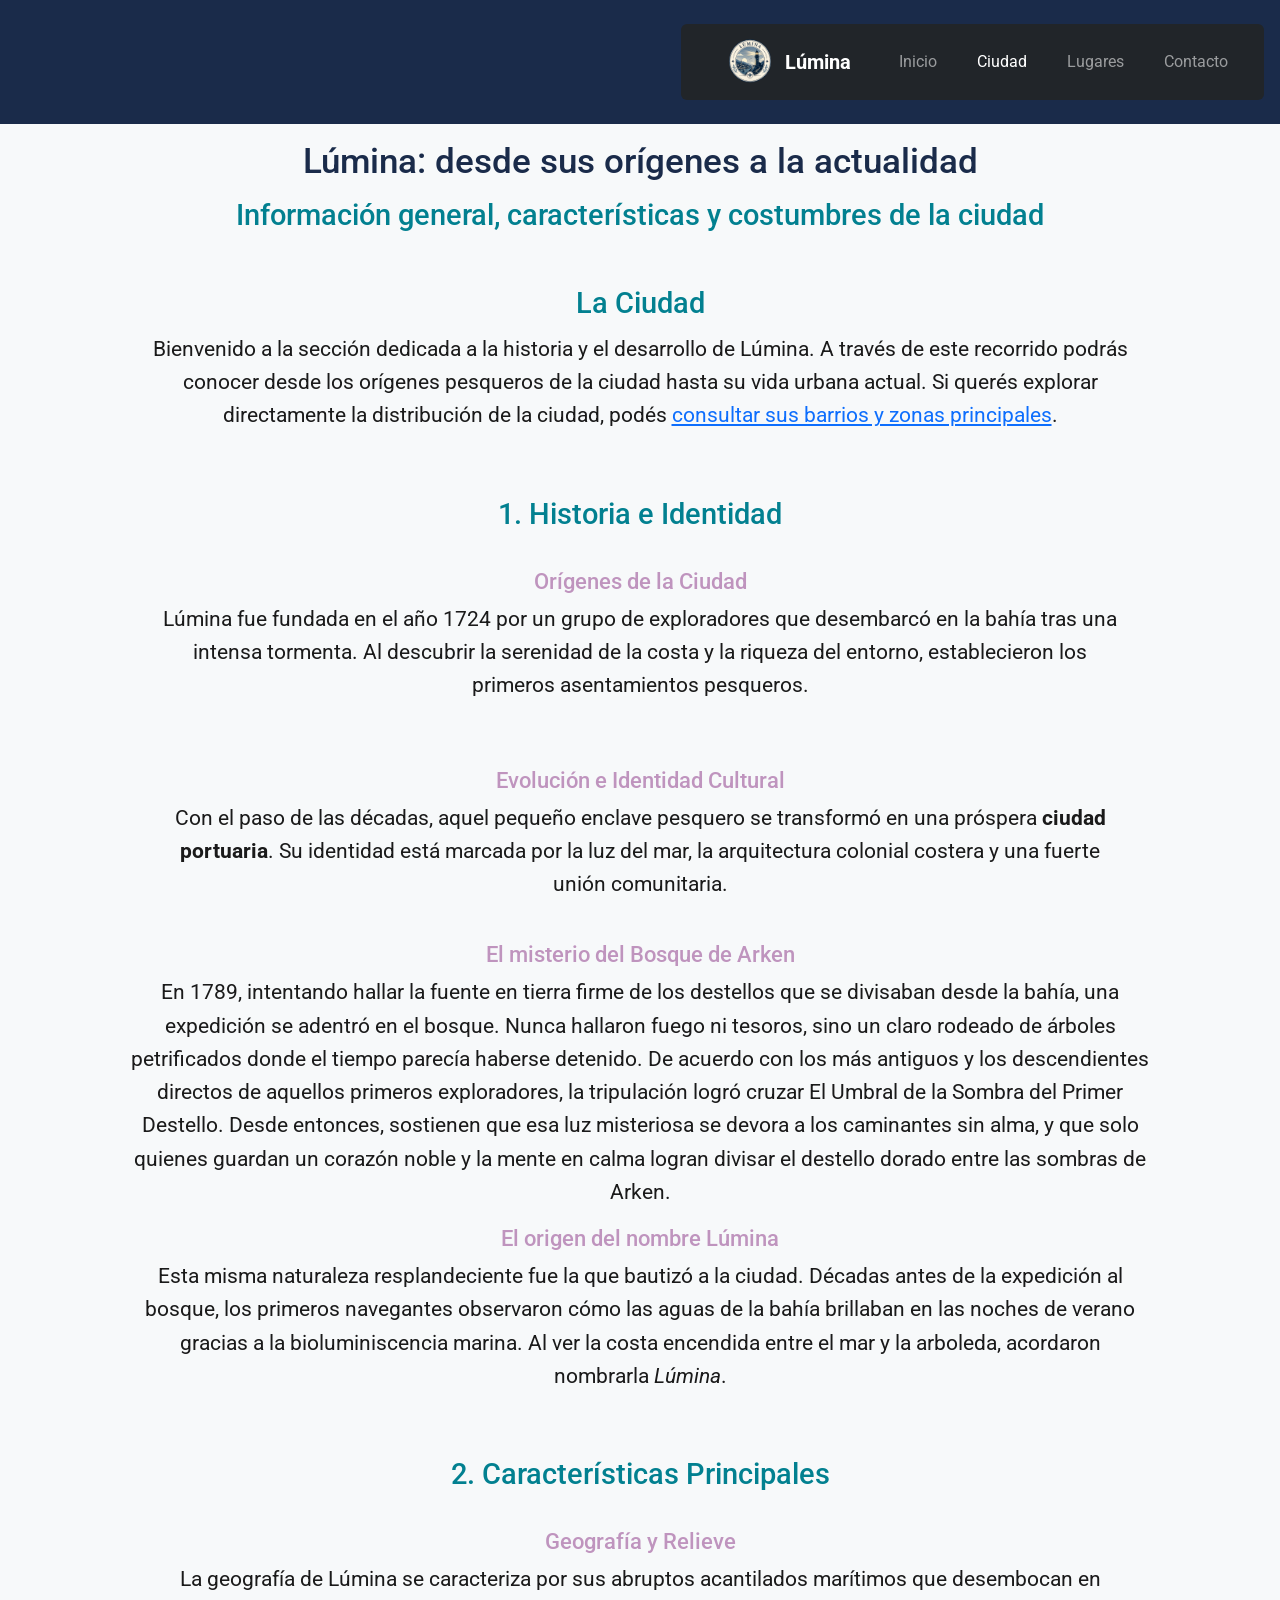
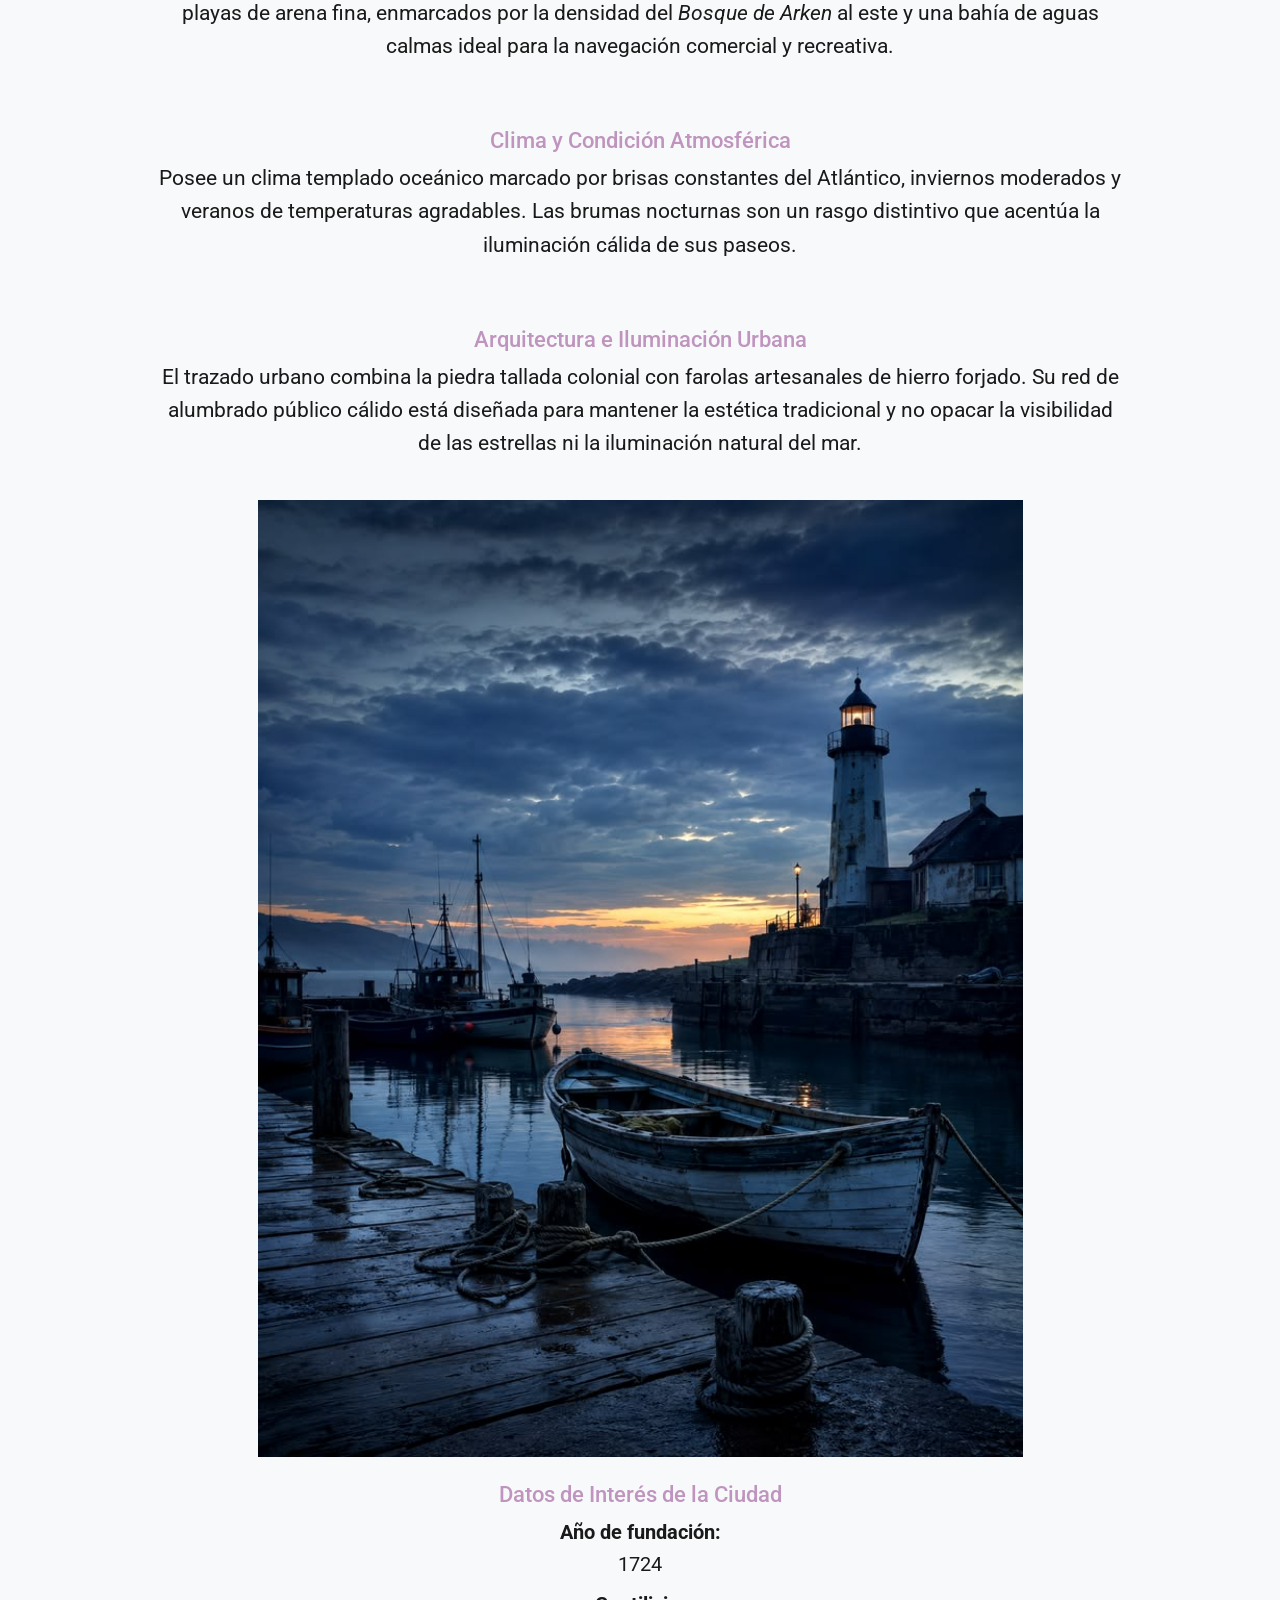
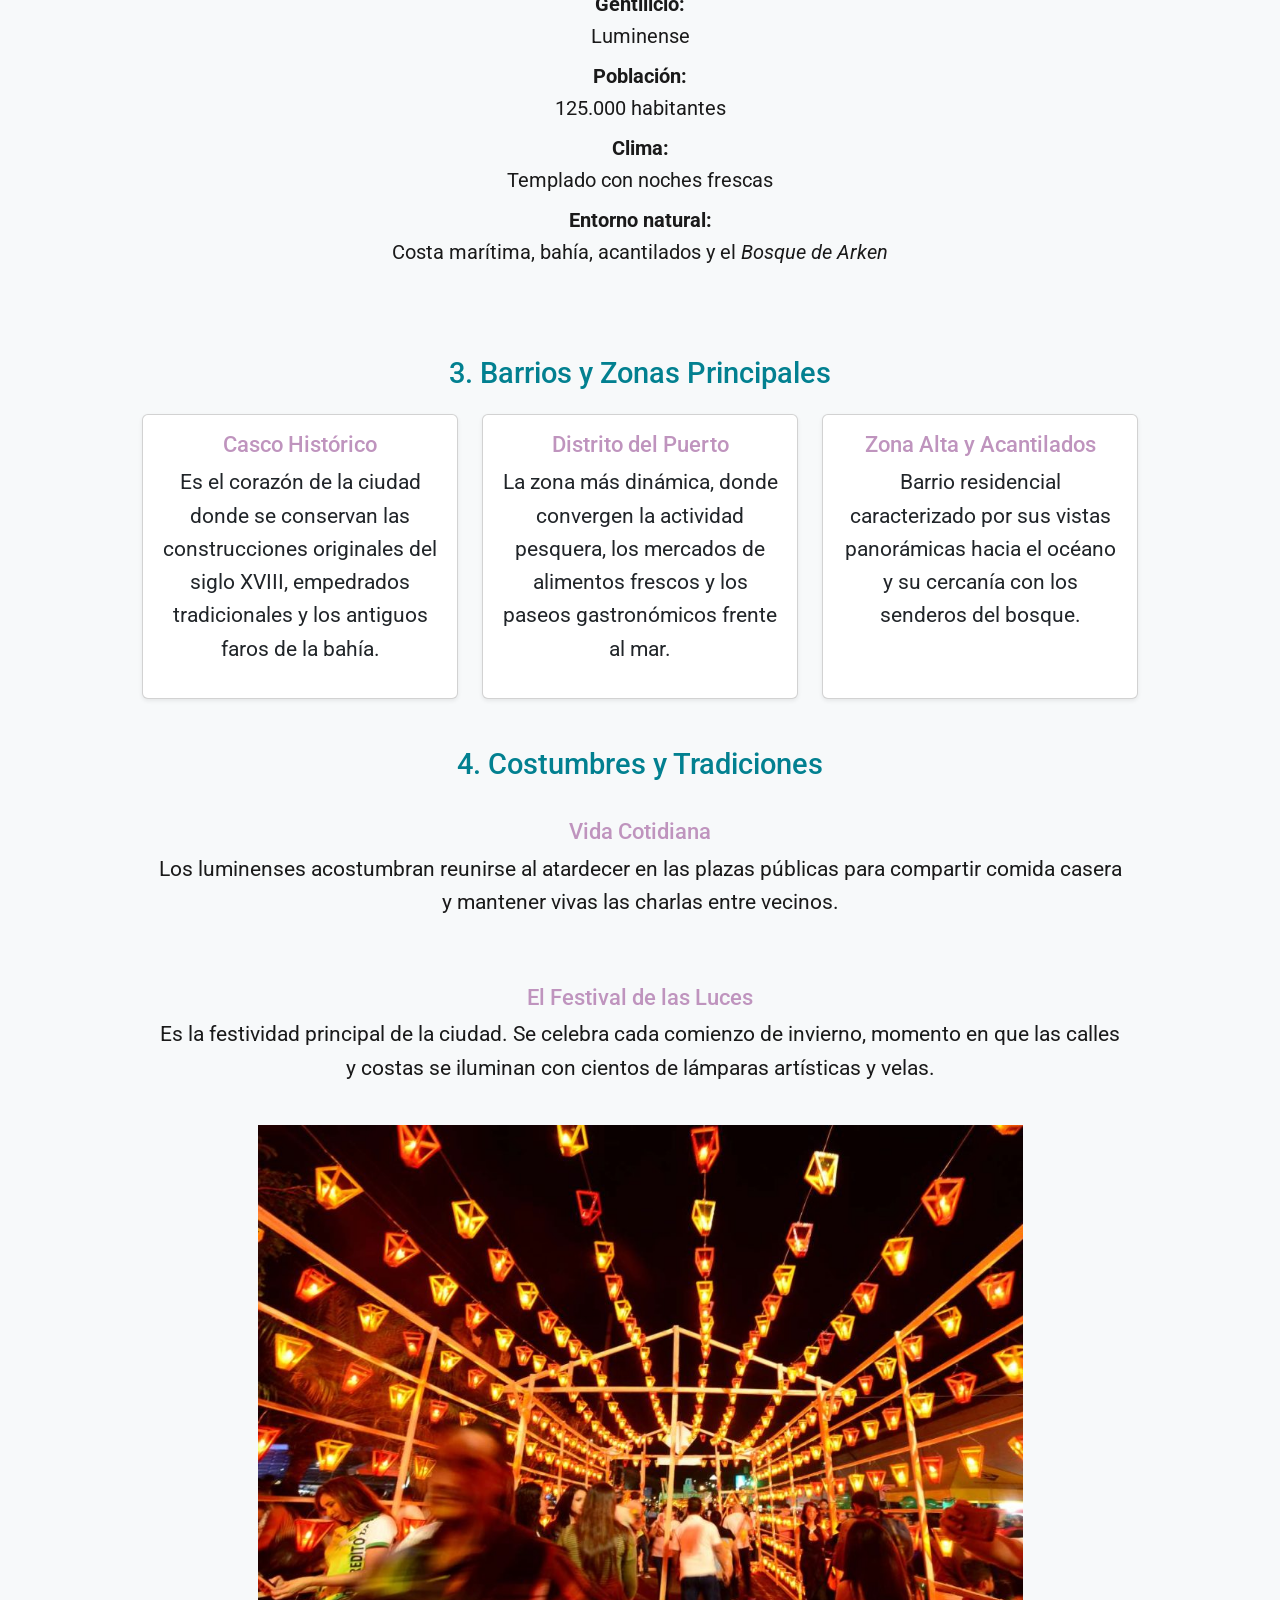
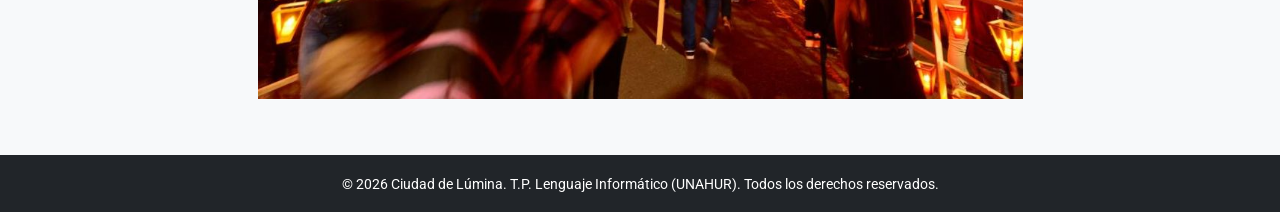
==== commit d0ed5a62: "Arreglo De Imagenes Picsum y aumento de tamaño al 75%" ====
--- a/ciudad.html
+++ b/ciudad.html
@@ -101,7 +101,7 @@
                 tradicional y no opacar la visibilidad de las estrellas ni la iluminación natural del 
                 mar.</p>
             </article>
-             <img src="https://picsum.photos/600/300" alt="Vista panorámica nocturna del puerto de Lúmina con barcos pesqueros amarrados y luces en la costa">
+             <img src="img/Muelle Con Faro De Fondo.jpg" alt="Vista panorámica nocturna del puerto de Lúmina con barcos pesqueros amarrados y luces en la costa">
             <article id="datos-de-interes">
                 <h3>Datos de Interés de la Ciudad</h3>
                 <dl>
@@ -162,7 +162,7 @@
                 <p>Es la festividad principal de la ciudad. Se celebra cada comienzo de invierno, momento
                 en que las calles y costas se iluminan con cientos de lámparas artísticas y velas.</p>
             </article>
-            <img src="https://picsum.photos/600/301" alt="Faroles de luces tradicionales colgados en las calles empedradas durante la celebración del Festival de las Luces">
+            <img src="img/Festival De Luces.jpg" alt="Faroles de luces tradicionales colgados en las calles empedradas durante la celebración del Festival de las Luces">
         </section>
     </main>
     <footer class="bg-dark text-white text-center py-3">
--- a/css/estilos.css
+++ b/css/estilos.css
@@ -1,6 +1,5 @@
 @import url('https://fonts.googleapis.com/css2?family=Roboto:wght@400;700&display=swap');   
 
-/*VARIABLES GLOBALES*/
 :root {
 --color-primario: #028090;
 --color-secundario: #1A2B4A;
@@ -8,11 +7,8 @@
 --color-fondo: #F7F9FA;
 --color-texto: #1A1A1A;
 
-/* Variable de fuente principal */
 --fuente-principal: 'Roboto', sans-serif;
 }
-  
-/*INTEGRANTE 1: Reset, Tipografía y Body Global*/
 
 /* Reset Universal */
 * {
@@ -21,28 +17,103 @@
   padding: 0;
 }
 
-/* Estilos globales del Body */
 body {
   font-family: var(--fuente-principal);
   font-size: 16px;
   line-height: 1.6;
   background-color: var(--color-fondo);
   color: var(--color-texto);
-  max-width: 1100px;
-  margin: 0 auto;
-  padding: 0 1rem;
 }
 
-/* Estilos diferenciados para Encabezados (h1, h2, h3) */
+main{
+    max-width: 1100px;
+    margin: 0 auto;
+    padding: 0 1rem;
+}
+
+header{
+    background-color: var(--color-secundario);
+    padding: 1.5rem 1rem;
+    display: grid;
+    grid-template-columns: auto 1fr auto;
+    grid-template-rows: auto auto auto;
+    align-items: center;
+}
+
+header h1{
+    grid-column: 2;
+    color: #ffffff;
+    margin-bottom: 0.5rem;
+    text-align: left;
+}
+
+header h2, header p{
+    grid-column: 2;
+    color: #ffffff;
+    font-weight: normal;
+    margin-bottom: 0.5rem;
+    text-align: left;
+}
+
+#logo{
+    grid-column: 1;
+    grid-row: 1/-1;
+    margin-right: 1.5rem; 
+}
+
+header img{
+    display: block;
+    height: 80px;
+    width: auto;
+}
+
+header nav{
+    grid-column: 3;
+    grid-row: 1/-1;
+    background-color: var(--color-secundario);
+    padding: 0.75rem 1rem;
+    border-radius: 6px;
+}
+
+header nav ul{
+    list-style: none;
+    display: flex;
+    justify-content: center;
+    gap: 1.5rem;
+}
+
+header nav a{
+    color: #ffffff;
+    text-decoration: none;
+    font-weight: bold;
+    padding: 0.5rem 1rem;
+    border-radius: 4px;
+}
+
+header nav a:hover{
+    background-color: var(--color-acento);
+    color: var(--color-texto);
+}
+
+footer{
+    background-color: var(--color-secundario);
+    color: #ffffff;
+    padding: 1.5rem 1rem;
+    margin-top: 2rem;
+    text-align: left;
+}
+
 h1 {
   font-size: 2.2rem;
   color: var(--color-secundario);
+  text-align: center;
   margin-bottom: 1rem;
 }
 
 h2 {
   font-size: 1.8rem;
   color: var(--color-primario);
+  text-align: center;
   margin-bottom: 0.8rem;
 }
 
@@ -52,107 +123,10 @@
   margin-bottom: 0.5rem;
 }
 
-/*INTEGRANTE 2: Header, Navegación y Footer*/
-
-/*Header*/
-header{
-    background-color: var(--color-secundario);
-    padding: 1.5rem 1rem;
-    display: grid;
-    grid-template-columns: auto 1fr auto;
-    grid-template-rows: auto auto auto;
-    align-items: center;
-}
-header h1{
-    grid-column: 2;
-    color: #ffffff;
-    margin-bottom: 0.5rem;
-}
-header h2, header p{
-    grid-column: 2;
-    color: #ffffff;
-    font-weight: normal;
-    margin-bottom: 0.5rem;
-}
-
-/*Logo*/
-#logo{
-    grid-column: 1;
-    grid-row: 1/-1;
-    margin-right: 1.5rem; }
-header img{
-    display: block;
-    height: 80px;
-    width: auto;
-}
-
-/*Navegacion*/
-header nav{
-    grid-column: 3;
-    grid-row: 1/-1;
-    background-color: var(--color-secundario);
-    padding: 0.75rem 1rem;
-    border-radius: 6px;
-}
-header nav ul{
-    list-style: none;
-    display: flex;
-    justify-content: center;
-    gap: 1.5rem;
-}
-header nav a{
-    color: #ffffff;
-    text-decoration: none;
-    font-weight: bold;
-    padding: 0.5rem 1rem;
-    border-radius: 4px;
-}
-header nav a:hover{
-    background-color: var(--color-acento);
-    color: var(--color-texto);
-}
-
-/*Footer*/
-footer{
-    background-color: var(--color-secundario);
-    color: #ffffff;
-    padding: 1.5rem 1rem;
-    margin-top: 2rem;
-    text-align: center;
-}
-
-h1 {
-    font-size: 3rem;
-    color: var(--color-secundario);
-    text-align:center;
-    margin-bottom:1rem;
-}
-
-h2 {
-    font-size: 2.5rem;
-    color: var(--color-primario);
-    text-align:center;
-    margin-bottom:1rem;
-}
-
-h3 {
-    font-size: 2rem;
-    color: var(--color-acento);
-    text-align:center;
-    margin-bottom:1rem;
-}
-
-section {
+section, article{
     padding: 1.5rem;
-    width: 80%;
+    width: 100%;
     margin:0 auto;
-    text-align:center;
-}
-article
-{
-    padding: 1.5rem;
-    width: 80%;
-    margin: 0 auto;
     text-align:center;
 }
 
@@ -160,6 +134,7 @@
     margin-bottom: 1rem;
     font-size:1.3rem;
 }
+
 #indice {
     list-style:none;
     font-size:1.25rem;
@@ -170,11 +145,10 @@
 }
 
 img{
-    width:50%;
+    width:75%;
     height:auto;
 }
 
-/* creacion de una flexbox para los lugares- pt 3 */
 .lugares-flex 
 {
     display: flex;
@@ -183,7 +157,7 @@
     justify-content: center;
     padding: 1.5rem 0;
 }
-/* modificación de los articulos para que respeten los 300px */
+
 .lugares-flex article 
 {
     flex: 1 1 300px; 
@@ -194,7 +168,7 @@
     text-align: center;
     padding-bottom: 1.5rem;
 }
-/* corrección al tamaño de las imágenes */
+
 .lugares-flex img 
 {
     width: 100%;
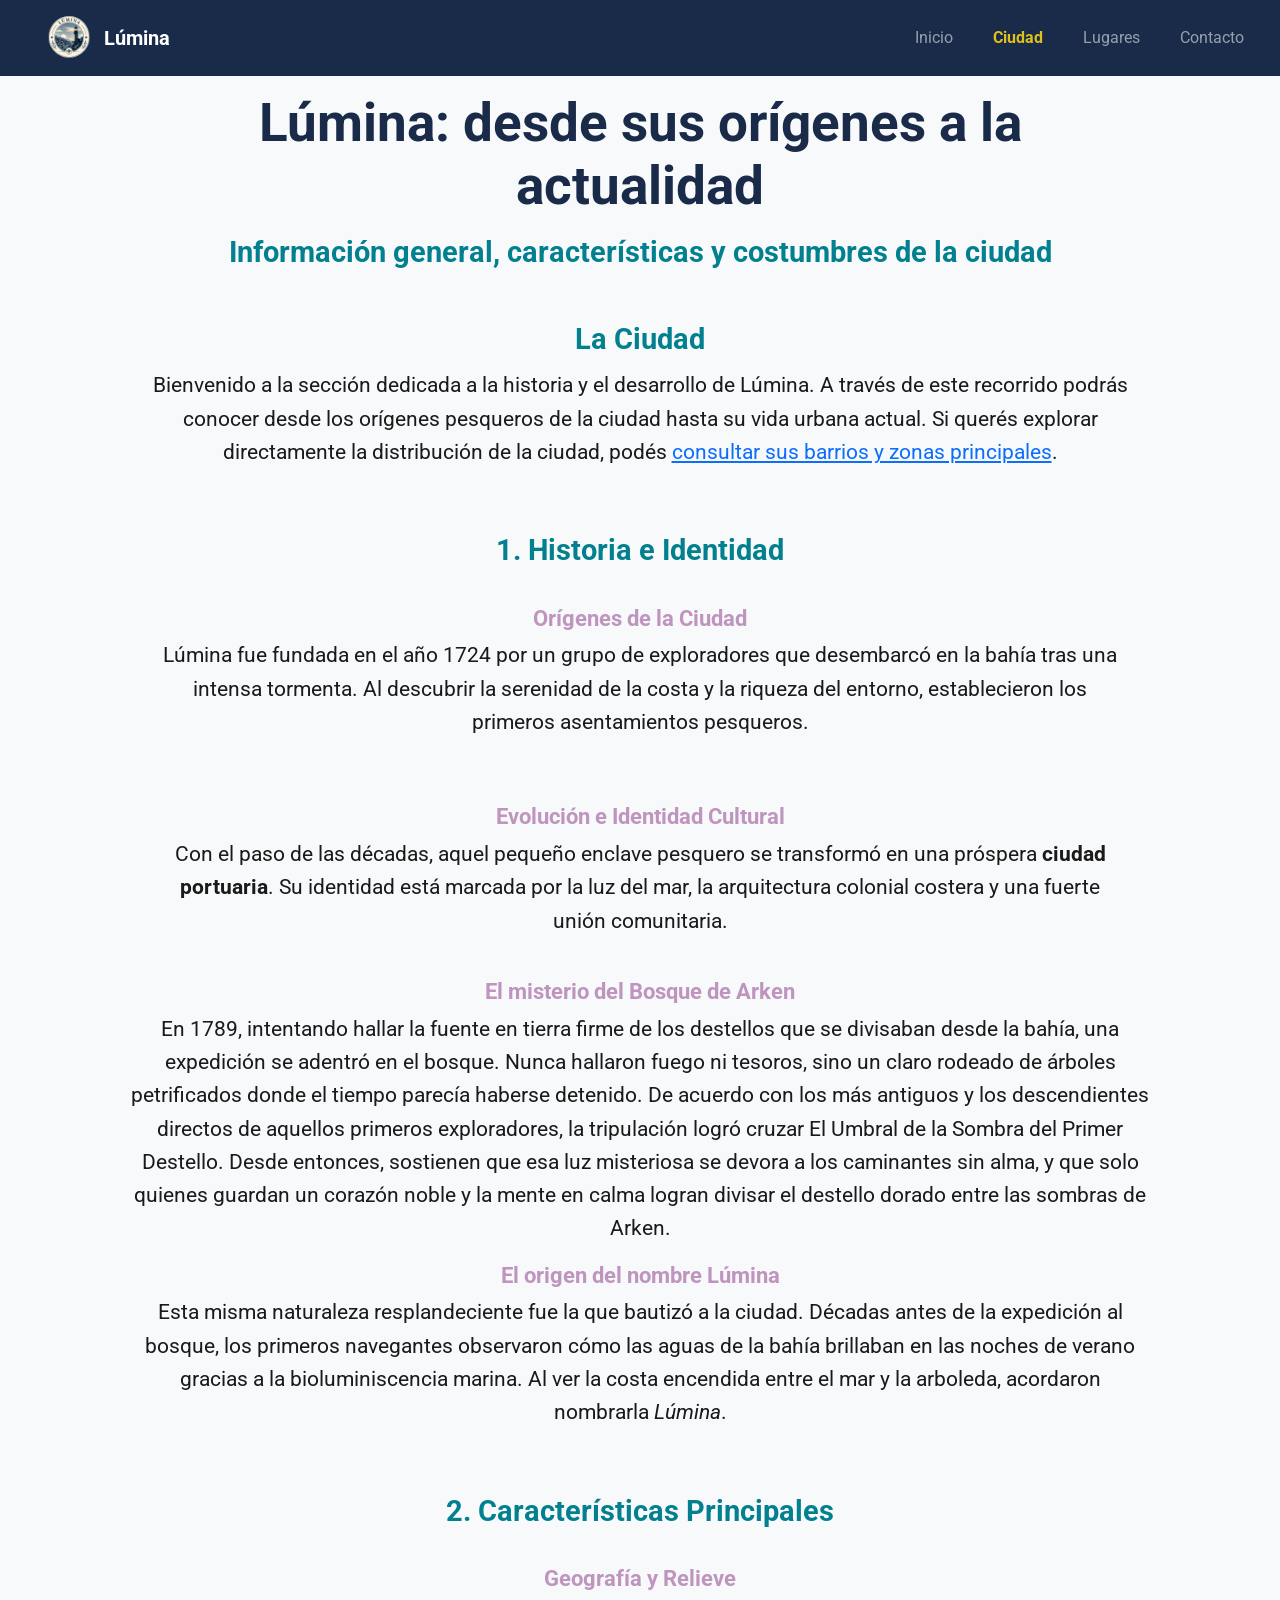
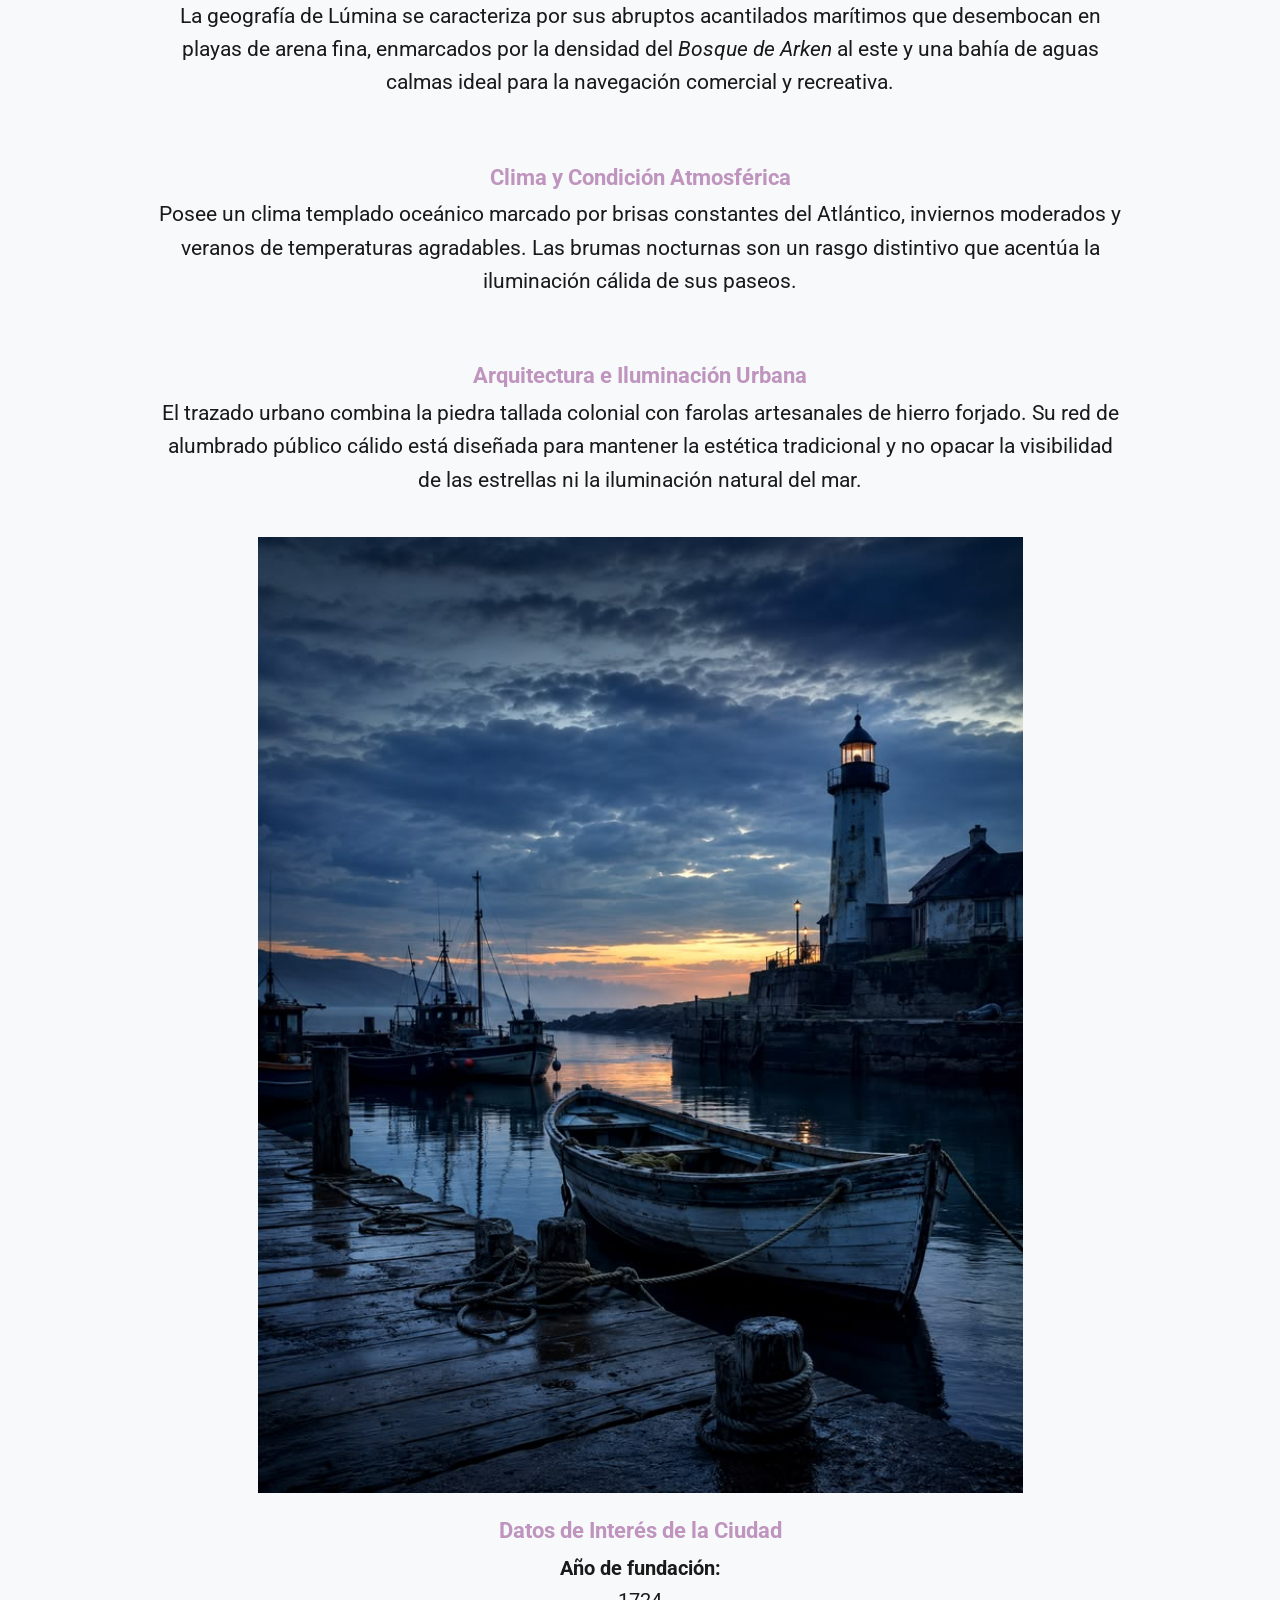
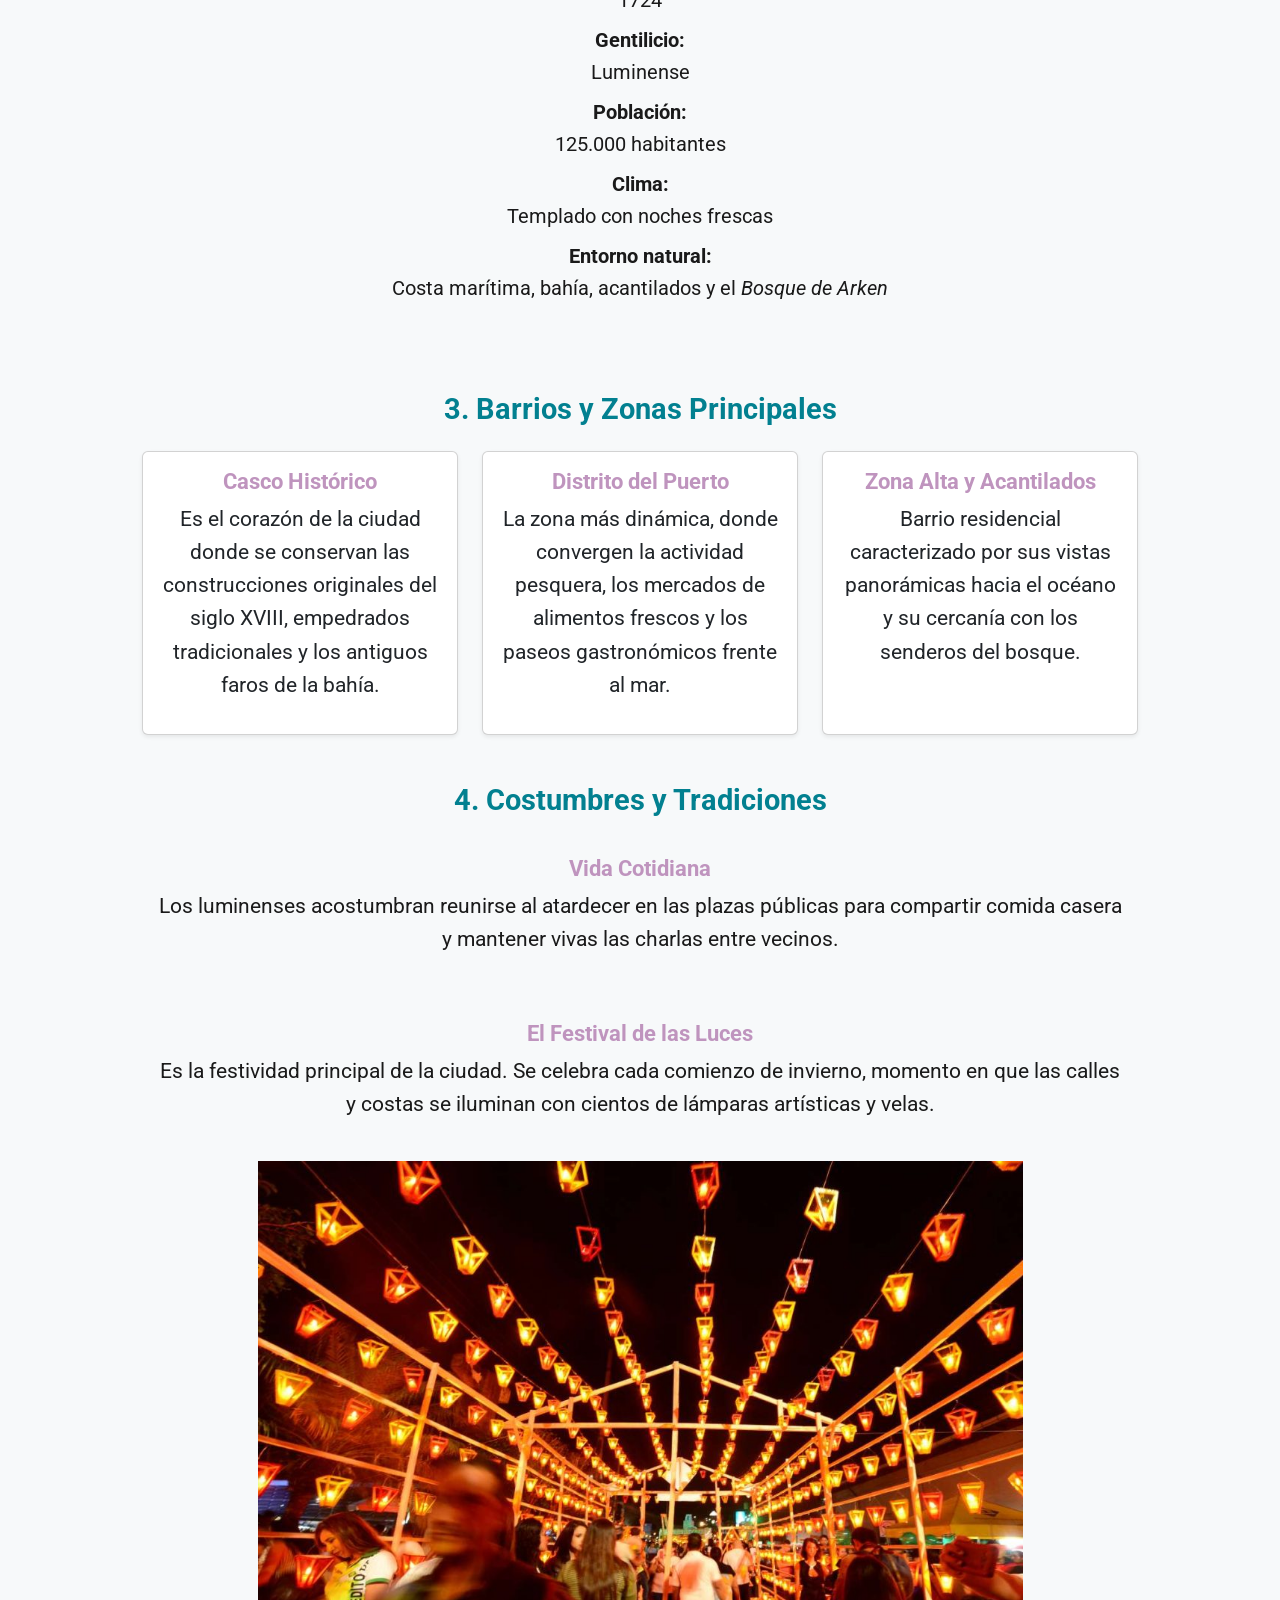
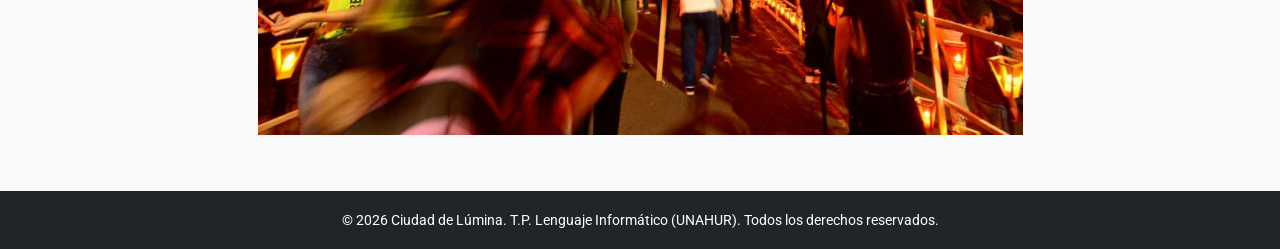
==== commit ca489d8c: "unificar estilos CSS y corregir diseño de páginas" ====
--- a/ciudad.html
+++ b/ciudad.html
@@ -12,7 +12,7 @@
 </head>
 <body>
     <header>
-        <nav class="navbar navbar-expand-lg navbar-dark bg-dark w-100 px-3">
+        <nav class="navbar navbar-expand-lg navbar-dark bg-dark w-100 px-3 navbar-lumina">
             <div class="container-fluid">
                 <a class="navbar-brand d-flex align-items-center" href="index.html" id="logo">
                     <img src="img/Emblema Náutico Vintage de Lúmina.png" alt="Logo de la Oficina de Turismo de Lúmina" style="height: 50px; width: auto; margin-right: 10px;">
--- a/css/estilos.css
+++ b/css/estilos.css
@@ -10,14 +10,14 @@
 --fuente-principal: 'Roboto', sans-serif;
 }
 
-/* Reset Universal */
 * {
   box-sizing: border-box;
   margin: 0;
   padding: 0;
 }
 
-body {
+body 
+{
   font-family: var(--fuente-principal);
   font-size: 16px;
   line-height: 1.6;
@@ -25,29 +25,29 @@
   color: var(--color-texto);
 }
 
-main{
+main
+{
     max-width: 1100px;
     margin: 0 auto;
     padding: 0 1rem;
 }
 
-header{
+header
+{
     background-color: var(--color-secundario);
-    padding: 1.5rem 1rem;
-    display: grid;
-    grid-template-columns: auto 1fr auto;
-    grid-template-rows: auto auto auto;
-    align-items: center;
-}
-
-header h1{
+    padding: 0;
+}
+
+header h1
+{
     grid-column: 2;
     color: #ffffff;
     margin-bottom: 0.5rem;
     text-align: left;
 }
 
-header h2, header p{
+header h2, header p
+{
     grid-column: 2;
     color: #ffffff;
     font-weight: normal;
@@ -55,19 +55,22 @@
     text-align: left;
 }
 
-#logo{
+#logo
+{
     grid-column: 1;
     grid-row: 1/-1;
     margin-right: 1.5rem; 
 }
 
-header img{
+header img
+{
     display: block;
     height: 80px;
     width: auto;
 }
 
-header nav{
+header nav
+{
     grid-column: 3;
     grid-row: 1/-1;
     background-color: var(--color-secundario);
@@ -75,14 +78,16 @@
     border-radius: 6px;
 }
 
-header nav ul{
+header nav ul
+{
     list-style: none;
     display: flex;
     justify-content: center;
     gap: 1.5rem;
 }
 
-header nav a{
+header nav a
+{
     color: #ffffff;
     text-decoration: none;
     font-weight: bold;
@@ -95,7 +100,8 @@
     color: var(--color-texto);
 }
 
-footer{
+footer
+{
     background-color: var(--color-secundario);
     color: #ffffff;
     padding: 1.5rem 1rem;
@@ -103,48 +109,59 @@
     text-align: left;
 }
 
-h1 {
-  font-size: 2.2rem;
-  color: var(--color-secundario);
+h1 
+{
+  font-size: 3.3rem !important;
+  font-weight: 700 !important;
+  color: var(--color-secundario) !important;
   text-align: center;
   margin-bottom: 1rem;
 }
 
-h2 {
-  font-size: 1.8rem;
-  color: var(--color-primario);
+h2 
+{
+  font-size: 1.8rem !important;
+  font-weight: 700 !important;
+  color: var(--color-primario) !important;
   text-align: center;
   margin-bottom: 0.8rem;
 }
 
-h3 {
-  font-size: 1.4rem;
-  color: var(--color-acento);
+h3 
+{
+  font-size: 1.4rem !important;
+  font-weight: 700 !important;
+  color: var(--color-acento) !important;
   margin-bottom: 0.5rem;
 }
 
-section, article{
+section, article
+{
     padding: 1.5rem;
     width: 100%;
     margin:0 auto;
     text-align:center;
 }
 
-p {
+p 
+{
     margin-bottom: 1rem;
-    font-size:1.3rem;
-}
-
-#indice {
-    list-style:none;
+    font-size: 1.3rem
+}
+
+#indice 
+{
+    list-style: none;
     font-size:1.25rem;
 }
 
-dl{
+dl
+{
     font-size: 1.25rem;
 }
 
-img{
+img
+{
     width:75%;
     height:auto;
 }
@@ -175,3 +192,20 @@
     height: auto; 
     margin-bottom: 1rem;
 }
+
+.navbar-lumina 
+{
+    background-color: var(--color-secundario) !important;
+}
+
+.texto-parrafo
+{
+    font-size: 1.5rem !important;
+    margin-bottom: 1rem;
+}
+
+.navbar-nav .nav-link.active 
+{
+    color: #dfc11c !important;
+    font-weight: bold;
+}
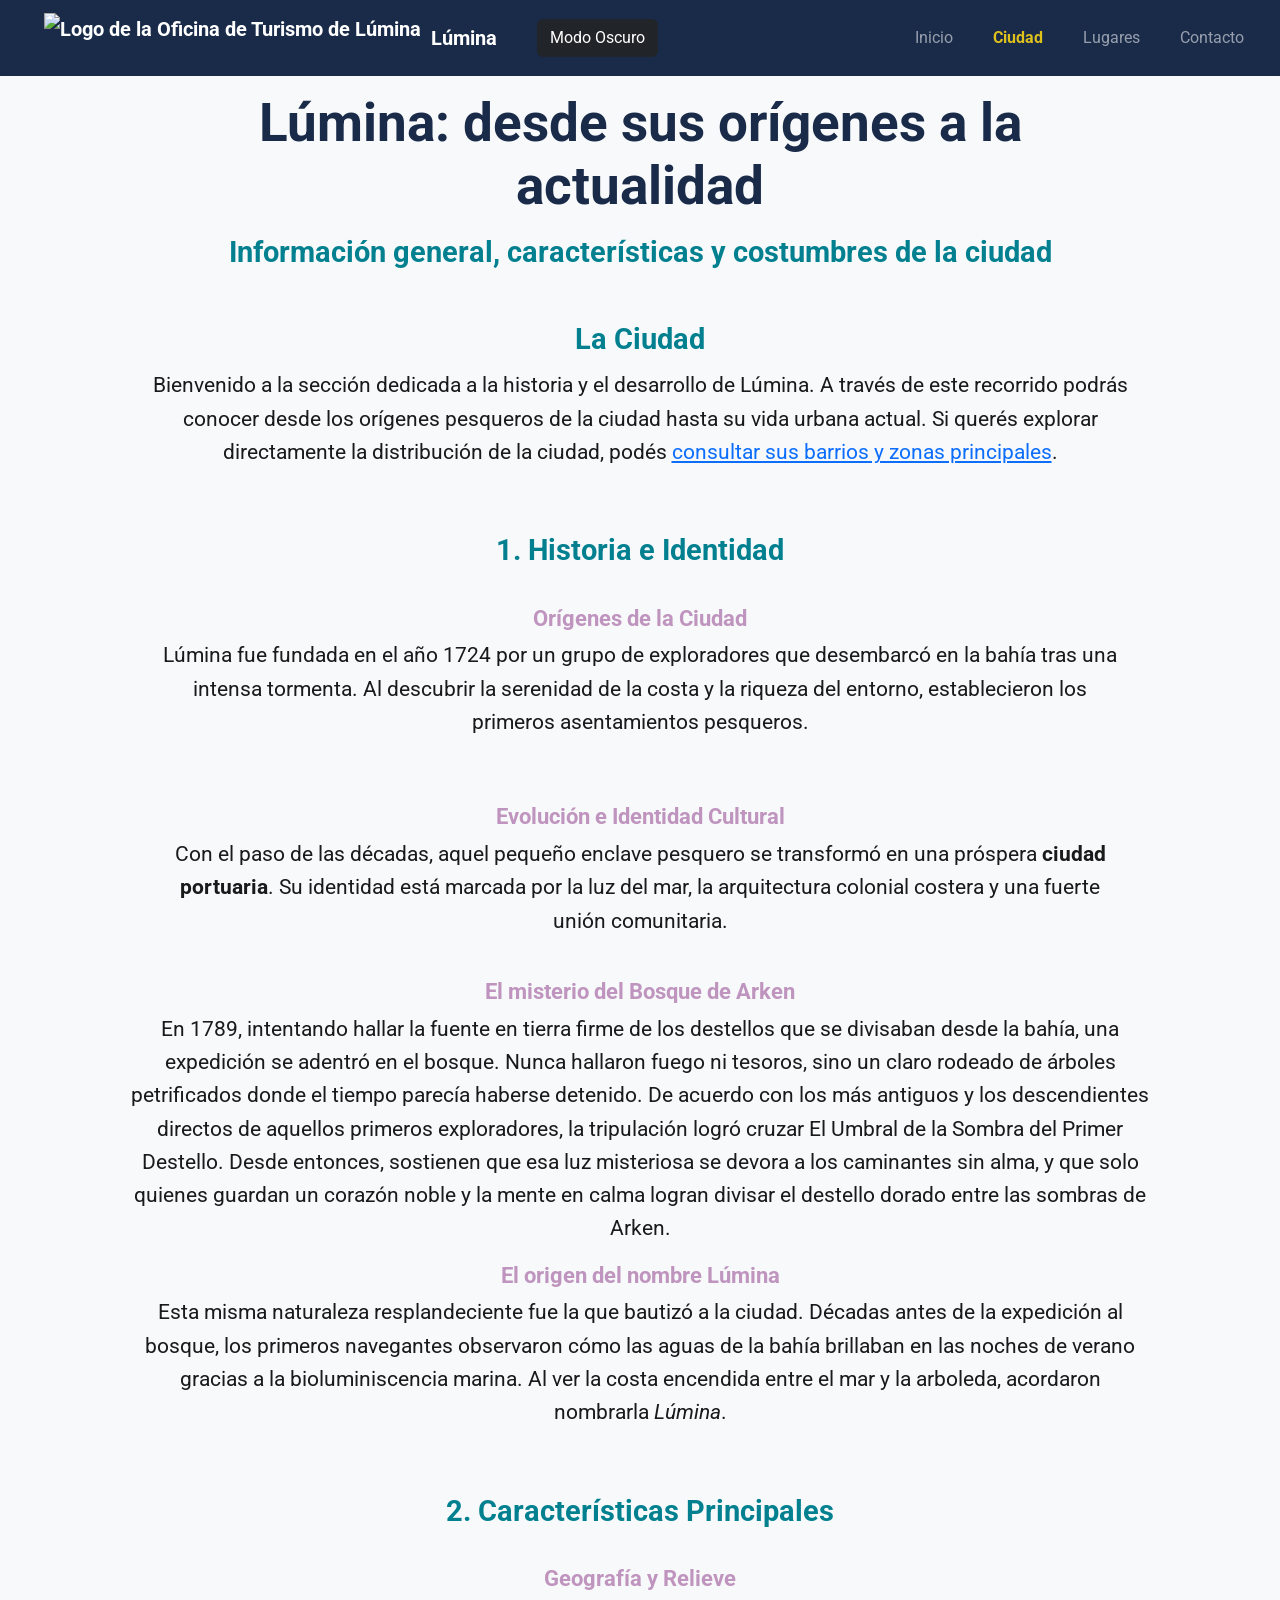
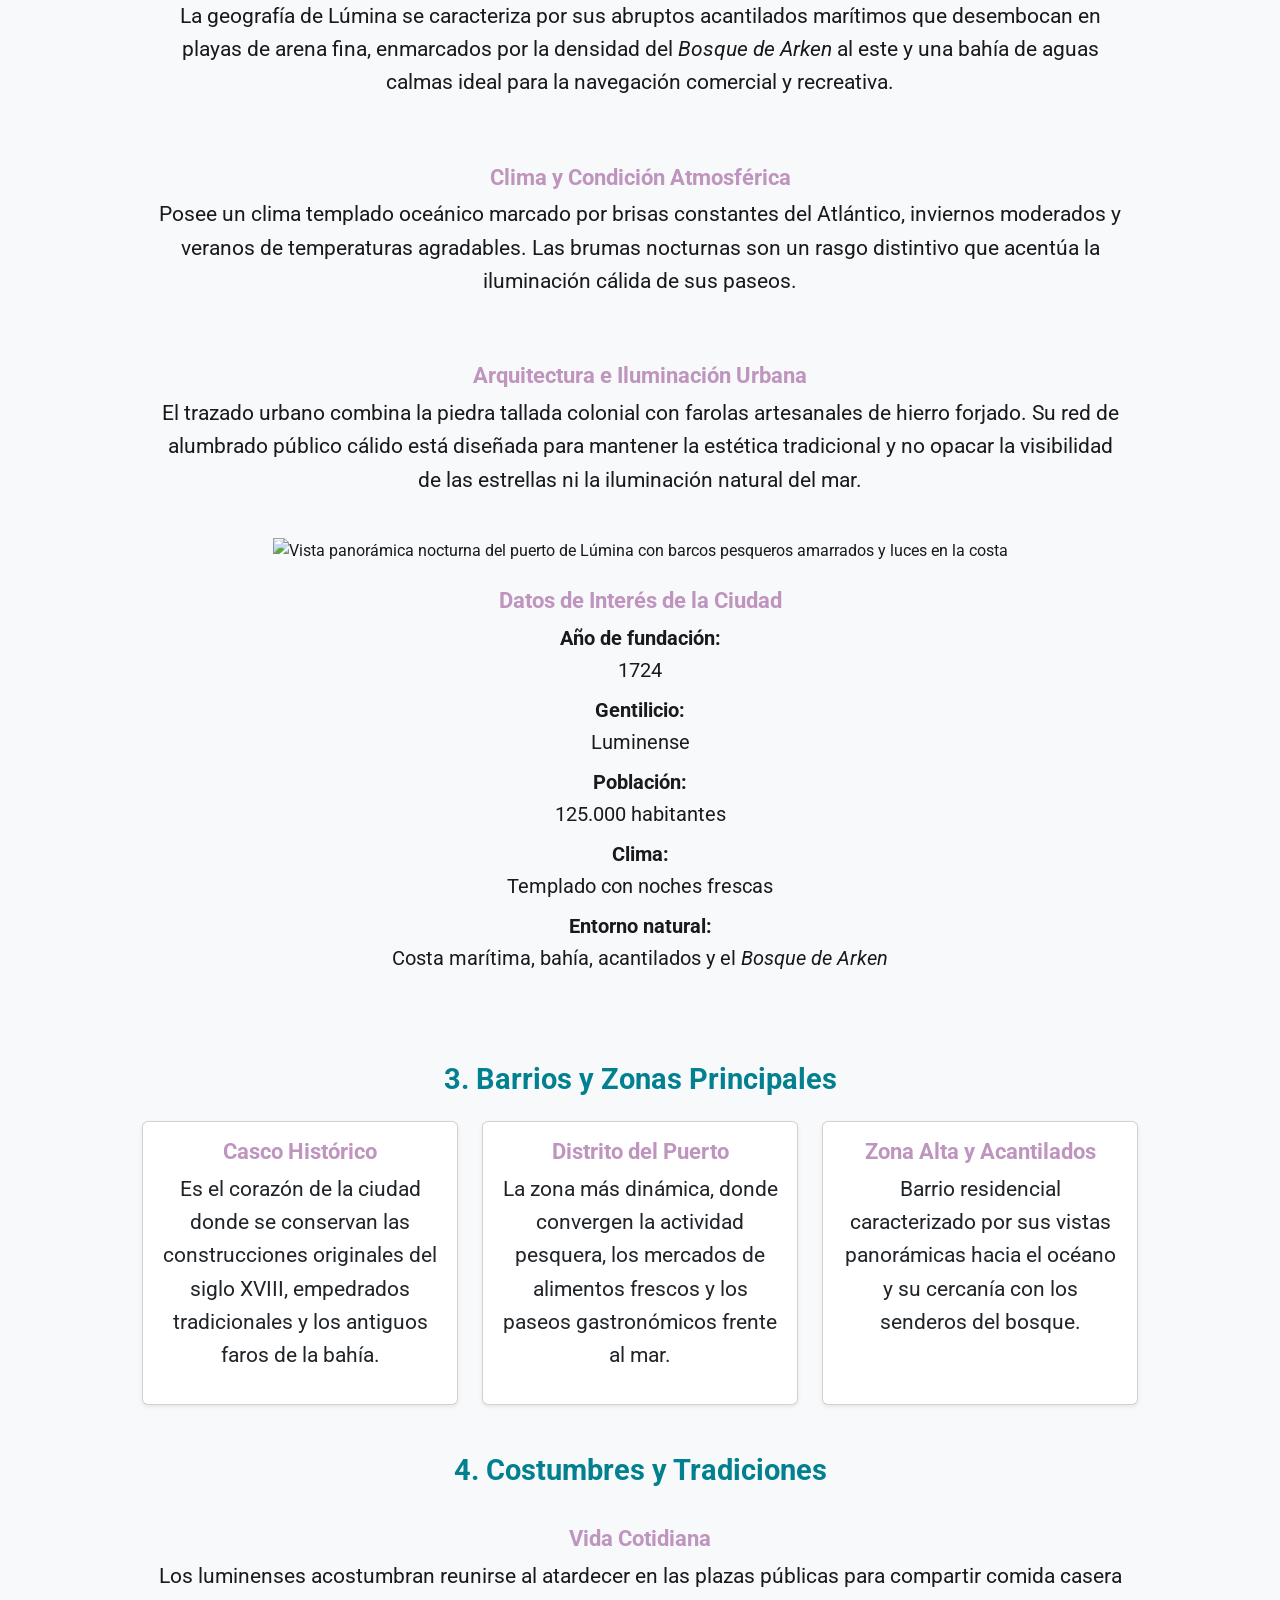
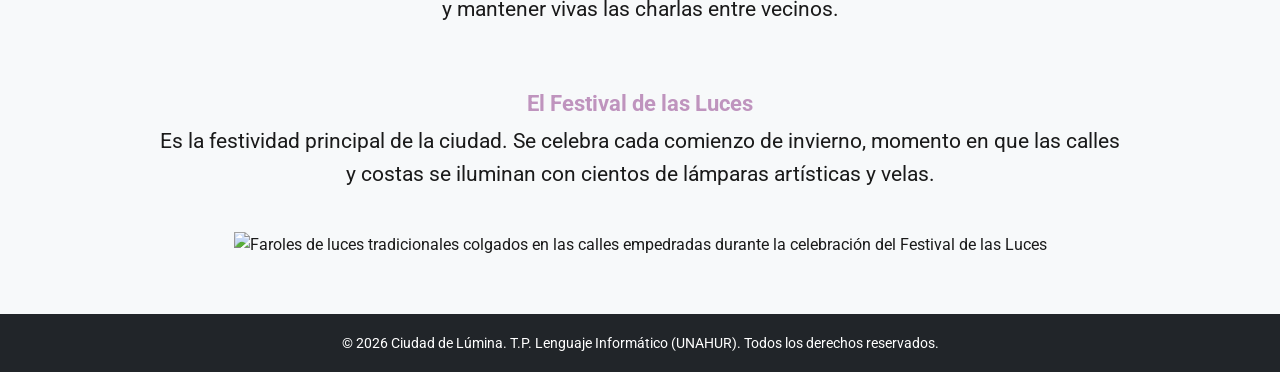
==== commit 9842ba49: "Agrego boton de modo oscuro y ajustes en imagenes y sintaxis" ====
--- a/ciudad.html
+++ b/ciudad.html
@@ -15,12 +15,13 @@
         <nav class="navbar navbar-expand-lg navbar-dark bg-dark w-100 px-3 navbar-lumina">
             <div class="container-fluid">
                 <a class="navbar-brand d-flex align-items-center" href="index.html" id="logo">
-                    <img src="img/Emblema Náutico Vintage de Lúmina.png" alt="Logo de la Oficina de Turismo de Lúmina" style="height: 50px; width: auto; margin-right: 10px;">
+                    <img src="img/Emblema-Náutico-Vintage-de-Lúmina.png" alt="Logo de la Oficina de Turismo de Lúmina" style="height: 50px; width: auto; margin-right: 10px;">
                     <span class="fw-bold">Lúmina</span>
                 </a>
                 <button class="navbar-toggler" type="button" data-bs-toggle="collapse" data-bs-target="#navbarNav" aria-controls="navbarNav" aria-expanded="false" aria-label="Toggle navigation">
                     <span class="navbar-toggler-icon"></span>
                 </button>
+                <button id="boton-modo-oscuro" type="button" class="btn btn-dark">Modo Oscuro</button>
                 <div class="collapse navbar-collapse justify-content-end" id="navbarNav">
                     <ul class="navbar-nav">
                         <li class="nav-item"><a class="nav-link" href="index.html">Inicio</a></li>
@@ -101,7 +102,7 @@
                 tradicional y no opacar la visibilidad de las estrellas ni la iluminación natural del 
                 mar.</p>
             </article>
-             <img src="img/Muelle Con Faro De Fondo.jpg" alt="Vista panorámica nocturna del puerto de Lúmina con barcos pesqueros amarrados y luces en la costa">
+             <img src="img/Muelle-Con-Faro-De-Fondo.jpg" alt="Vista panorámica nocturna del puerto de Lúmina con barcos pesqueros amarrados y luces en la costa">
             <article id="datos-de-interes">
                 <h3>Datos de Interés de la Ciudad</h3>
                 <dl>
@@ -162,12 +163,13 @@
                 <p>Es la festividad principal de la ciudad. Se celebra cada comienzo de invierno, momento
                 en que las calles y costas se iluminan con cientos de lámparas artísticas y velas.</p>
             </article>
-            <img src="img/Festival De Luces.jpg" alt="Faroles de luces tradicionales colgados en las calles empedradas durante la celebración del Festival de las Luces">
+            <img src="img/Festival-De-Luces.jpg" alt="Faroles de luces tradicionales colgados en las calles empedradas durante la celebración del Festival de las Luces">
         </section>
     </main>
     <footer class="bg-dark text-white text-center py-3">
         <small>&copy; 2026 Ciudad de Lúmina. T.P. Lenguaje Informático (UNAHUR). Todos los derechos reservados.</small>
     </footer>    
     <script src="https://cdn.jsdelivr.net/npm/bootstrap@5.3.3/dist/js/bootstrap.bundle.min.js"></script>
+    <script src="js/main.js"></script>
 </body>
 </html>
--- a/css/estilos.css
+++ b/css/estilos.css
@@ -208,4 +208,21 @@
 {
     color: #dfc11c !important;
     font-weight: bold;
-}+}
+
+body.modo-oscuro
+{
+    background-color: #1A1A1A;
+    color: #f8f9fa;
+}
+
+body.modo-oscuro .lugares-flex article
+{
+    background-color:var(--color-secundario);
+}
+
+body.modo-oscuro .card
+{
+    background-color:var(--color-secundario);
+    color: #ffffff;
+}
